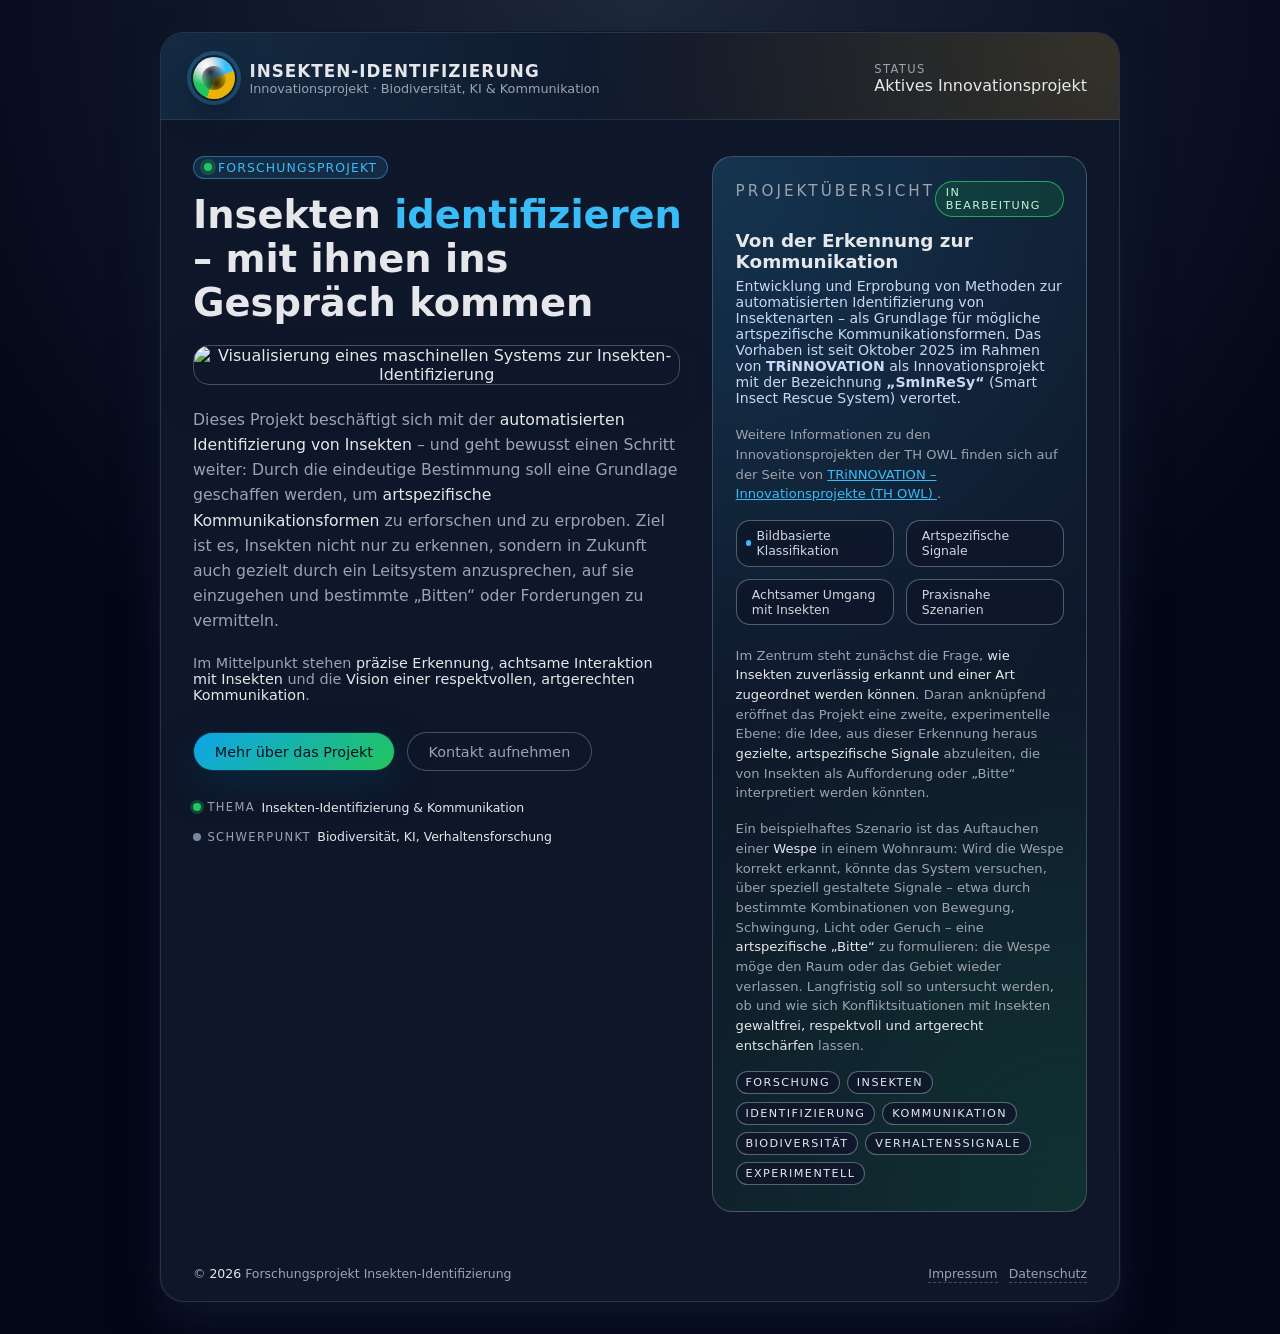
==== index.html @ 4538e095 "Update index.html Statt Forschungsprojekt eher Innovationsprojekt" ====
<!DOCTYPE html>
<html lang="de">
<head>
  <meta charset="UTF-8">
  <title>Innovationsprojekt – Insekten-Identifizierung</title>
  <meta name="viewport" content="width=device-width, initial-scale=1">

  <!-- Einfache, moderne Basisgestaltung -->
  <style>
    :root {
      --bg: #0b1120;
      --bg-alt: #020617;
      --accent: #38bdf8;
      --accent-soft: rgba(56, 189, 248, 0.12);
      --text: #e5e7eb;
      --text-muted: #9ca3af;
      --card-bg: rgba(15, 23, 42, 0.85);
      --border: rgba(148, 163, 184, 0.2);
    }

    * {
      box-sizing: border-box;
      margin: 0;
      padding: 0;
    }

    body {
      min-height: 100vh;
      font-family: system-ui, -apple-system, BlinkMacSystemFont, "Segoe UI",
        sans-serif;
      background: radial-gradient(circle at top, #1e293b 0, #020617 55%, #020617 100%);
      color: var(--text);
      display: flex;
      align-items: center;
      justify-content: center;
      padding: 2rem 1rem;
    }

    .page {
      max-width: 960px;
      width: 100%;
      background: linear-gradient(
          145deg,
          rgba(15, 23, 42, 0.95),
          rgba(15, 23, 42, 0.97)
        );
      border-radius: 24px;
      border: 1px solid var(--border);
      box-shadow:
        0 22px 45px rgba(15, 23, 42, 0.9),
        0 0 0 1px rgba(15, 23, 42, 0.8);
      overflow: hidden;
      backdrop-filter: blur(18px);
    }

    header {
      padding: 1.5rem 2rem 1.25rem;
      border-bottom: 1px solid rgba(148, 163, 184, 0.15);
      background: radial-gradient(
          circle at top left,
          rgba(56, 189, 248, 0.12),
          transparent 55%
        ),
        radial-gradient(
          circle at top right,
          rgba(251, 191, 36, 0.16),
          transparent 55%
        ),
        rgba(15, 23, 42, 0.96);
      display: flex;
      align-items: center;
      justify-content: space-between;
      gap: 1rem;
    }

    .hero-image {
      margin: 1.2rem 0 1.4rem;
      text-align: center;
    }

    .hero-image img {
      max-width: 100%;
      height: auto;
      border-radius: 16px;
      box-shadow: 0 14px 30px rgba(15, 23, 42, 0.7);
      border: 1px solid rgba(148, 163, 184, 0.4);
    }
    
    .logo {
      display: flex;
      align-items: center;
      gap: 0.9rem;
    }

    .logo-icon {
      width: 42px;
      height: 42px;
      border-radius: 999px;
      background:
        radial-gradient(circle at 30% 20%, #f9fafb 0, #e5e7eb 16%, transparent 45%),
        conic-gradient(
          from 200deg,
          #22c55e,
          #22c55e 32%,
          #38bdf8 32%,
          #38bdf8 64%,
          #eab308 64%,
          #eab308 100%
        );
      box-shadow:
        0 0 0 2px rgba(15, 23, 42, 0.9),
        0 0 0 6px rgba(56, 189, 248, 0.25),
        0 16px 30px rgba(15, 23, 42, 0.9);
      position: relative;
      overflow: hidden;
    }

    .logo-icon::after {
      content: "";
      position: absolute;
      inset: 22%;
      border-radius: inherit;
      background:
        radial-gradient(circle at 35% 25%, rgba(15, 23, 42, 0.9), transparent 60%),
        radial-gradient(circle at 60% 75%, rgba(15, 23, 42, 0.8), transparent 60%);
      mix-blend-mode: multiply;
    }

    .logo-text-title {
      font-size: 1.05rem;
      font-weight: 600;
      letter-spacing: 0.06em;
      text-transform: uppercase;
      color: #e5e7eb;
    }

    .logo-text-sub {
      font-size: 0.8rem;
      color: var(--text-muted);
    }

    main {
      padding: 2.25rem 2rem 2.5rem;
      display: grid;
      grid-template-columns: minmax(0, 1.3fr) minmax(0, 1fr);
      gap: 2rem;
    }

    @media (max-width: 780px) {
      main {
        grid-template-columns: minmax(0, 1fr);
        padding: 1.75rem 1.5rem 2rem;
      }

      header {
        padding: 1.25rem 1.5rem 1rem;
        flex-direction: column;
        align-items: flex-start;
      }
    }

    .hero-eyebrow {
      display: inline-flex;
      align-items: center;
      gap: 0.4rem;
      padding: 0.18rem 0.6rem;
      font-size: 0.78rem;
      letter-spacing: 0.09em;
      text-transform: uppercase;
      border-radius: 999px;
      background: var(--accent-soft);
      color: var(--accent);
      border: 1px solid rgba(56, 189, 248, 0.45);
      margin-bottom: 0.9rem;
    }

    .hero-eyebrow-dot {
      width: 8px;
      height: 8px;
      border-radius: 999px;
      background: #22c55e;
      box-shadow: 0 0 0 4px rgba(34, 197, 94, 0.23);
    }

    h1 {
      font-size: clamp(2.1rem, 3vw, 2.7rem);
      line-height: 1.15;
      margin-bottom: 0.75rem;
    }

    h1 span {
      color: var(--accent);
    }

    .hero-subtitle {
      font-size: 0.98rem;
      line-height: 1.6;
      color: var(--text-muted);
      max-width: 540px;
      margin-bottom: 1.4rem;
    }

    .highlight {
      color: #e5e7eb;
      font-weight: 500;
    }

    .tagline {
      font-size: 0.9rem;
      color: var(--text-muted);
      margin-bottom: 1.8rem;
    }

    .tagline strong {
      color: #e5e7eb;
      font-weight: 500;
    }

    .hero-actions {
      display: flex;
      flex-wrap: wrap;
      gap: 0.75rem;
      margin-bottom: 1.8rem;
    }

    .btn-primary,
    .btn-ghost {
      border-radius: 999px;
      padding: 0.65rem 1.3rem;
      font-size: 0.9rem;
      font-weight: 500;
      cursor: pointer;
      border: 1px solid transparent;
      transition: all 0.18s ease-out;
      text-decoration: none;
      display: inline-flex;
      align-items: center;
      gap: 0.45rem;
      color: inherit;
      background: none;
    }

    .btn-primary {
      background: linear-gradient(135deg, #0ea5e9, #22c55e);
      color: #0b1120;
      border-color: rgba(15, 23, 42, 0.8);
      box-shadow:
        0 14px 35px rgba(8, 47, 73, 0.6),
        0 0 0 1px rgba(15, 23, 42, 0.8);
    }

    .btn-primary:hover {
      transform: translateY(-1px);
      box-shadow:
        0 18px 45px rgba(8, 47, 73, 0.8),
        0 0 0 1px rgba(15, 23, 42, 0.8);
      filter: brightness(1.05);
    }

    .btn-ghost {
      border-color: rgba(148, 163, 184, 0.4);
      background: rgba(15, 23, 42, 0.7);
      color: var(--text-muted);
    }

    .btn-ghost:hover {
      border-color: rgba(148, 163, 184, 0.9);
      background: rgba(15, 23, 42, 0.95);
      color: #e5e7eb;
    }

    .hero-meta {
      display: flex;
      flex-wrap: wrap;
      gap: 0.9rem 1.5rem;
      font-size: 0.78rem;
      color: var(--text-muted);
    }

    .hero-meta-item {
      display: flex;
      align-items: center;
      gap: 0.4rem;
    }

    .meta-dot {
      width: 8px;
      height: 8px;
      border-radius: 999px;
      background: rgba(148, 163, 184, 0.8);
    }

    .meta-dot.green {
      background: #22c55e;
      box-shadow: 0 0 0 3px rgba(34, 197, 94, 0.26);
    }

    .meta-label {
      text-transform: uppercase;
      letter-spacing: 0.12em;
      font-size: 0.72rem;
      color: #9ca3af;
    }

    .meta-value {
      font-weight: 500;
      color: #e5e7eb;
    }

    /* Rechte Spalte: „Forschungs-Karte“ */
    .card {
      background: radial-gradient(
          circle at top left,
          rgba(56, 189, 248, 0.18),
          transparent 55%
        ),
        radial-gradient(
          circle at bottom right,
          rgba(34, 197, 94, 0.16),
          transparent 55%
        ),
        var(--card-bg);
      border-radius: 20px;
      padding: 1.5rem 1.4rem 1.6rem;
      border: 1px solid rgba(148, 163, 184, 0.35);
      position: relative;
      overflow: hidden;
    }

    .card::before {
      content: "";
      position: absolute;
      inset: 0;
      background-image: radial-gradient(
          circle at 10% 20%,
          rgba(148, 163, 184, 0.25) 0,
          transparent 40%
        ),
        radial-gradient(
          circle at 80% 80%,
          rgba(148, 163, 184, 0.2) 0,
          transparent 40%
        );
      opacity: 0.25;
      mix-blend-mode: soft-light;
      pointer-events: none;
    }

    .card-inner {
      position: relative;
      z-index: 1;
    }

    .card-header {
      display: flex;
      justify-content: space-between;
      align-items: baseline;
      margin-bottom: 0.8rem;
    }

    .card-title {
      font-size: 0.95rem;
      text-transform: uppercase;
      letter-spacing: 0.2em;
      color: #9ca3af;
    }

    .card-badge {
      font-size: 0.7rem;
      padding: 0.25rem 0.6rem;
      border-radius: 999px;
      border: 1px solid rgba(34, 197, 94, 0.8);
      color: #bbf7d0;
      background: rgba(22, 163, 74, 0.18);
      text-transform: uppercase;
      letter-spacing: 0.12em;
    }

    .card-main-title {
      font-size: 1.15rem;
      font-weight: 600;
      margin-bottom: 0.4rem;
    }

    .card-main-subtitle {
      font-size: 0.88rem;
      color: #cbd5f5;
      margin-bottom: 1.2rem;
    }

    .card-grid {
      display: grid;
      grid-template-columns: repeat(2, minmax(0, 1fr));
      gap: 0.75rem;
      margin-bottom: 1.3rem;
    }

    .chip {
      border-radius: 14px;
      border: 1px solid rgba(148, 163, 184, 0.5);
      padding: 0.45rem 0.6rem;
      font-size: 0.78rem;
      color: #d1d5db;
      display: flex;
      align-items: center;
      gap: 0.35rem;
      background: rgba(15, 23, 42, 0.85);
    }

    .chip-dot {
      width: 6px;
      height: 6px;
      border-radius: 999px;
      background: #38bdf8;
    }

    .chip-dot.yellow {
      background: #facc15;
    }

    .chip-dot.green {
      background: #22c55e;
    }

    .chip-dot.red {
      background: #f97316;
    }

    .card-text {
      font-size: 0.82rem;
      color: var(--text-muted);
      line-height: 1.5;
      margin-bottom: 1rem;
    }

    .card-text strong {
      color: #e5e7eb;
      font-weight: 500;
    }

    .pill-row {
      display: flex;
      flex-wrap: wrap;
      gap: 0.45rem;
    }

    .pill {
      font-size: 0.7rem;
      text-transform: uppercase;
      letter-spacing: 0.13em;
      padding: 0.25rem 0.55rem;
      border-radius: 999px;
      border: 1px solid rgba(148, 163, 184, 0.55);
      color: #e5e7eb;
      background: rgba(15, 23, 42, 0.85);
    }

    footer {
      padding: 0.9rem 2rem 1.1rem;
      border-top: 1st solid rgba(148, 163, 184, 0.18);
      font-size: 0.78rem;
      color: var(--text-muted);
      display: flex;
      justify-content: space-between;
      gap: 0.75rem;
      flex-wrap: wrap;
    }

    @media (max-width: 640px) {
      footer {
        padding: 0.9rem 1.5rem 1.2rem;
        flex-direction: column;
        align-items: flex-start;
      }
    }

    .footer-left span {
      color: #e5e7eb;
    }

    .footer-right {
      display: flex;
      gap: 0.7rem;
      flex-wrap: wrap;
    }

    .footer-link {
      text-decoration: none;
      color: var(--text-muted);
      border-bottom: 1px dashed rgba(148, 163, 184, 0.4);
      padding-bottom: 1px;
      font-size: 0.78rem;
    }

    .footer-link:hover {
      color: #e5e7eb;
      border-color: rgba(248, 250, 252, 0.8);
    }
  </style>
</head>
<body>
  <div class="page">
    <header>
      <div class="logo">
        <div class="logo-icon" aria-hidden="true"></div>
        <div>
          <div class="logo-text-title">Insekten-Identifizierung</div>
          <div class="logo-text-sub">Innovationsprojekt · Biodiversität, KI &amp; Kommunikation</div>
        </div>
      </div>
      <div>
        <div class="meta-label">Status</div>
        <div class="meta-value">Aktives Innovationsprojekt</div>
      </div>
    </header>

    <main>
      <!-- Linke Spalte: Haupttext -->
      <section aria-labelledby="projekt-titel">
        <div class="hero-eyebrow">
          <span class="hero-eyebrow-dot"></span>
          Forschungsprojekt
        </div>

        <h1 id="projekt-titel">
          Insekten&nbsp;<span>identifizieren</span> –
          mit ihnen ins Gespräch kommen
        </h1>
        
        <div class="hero-image">
          <img src="https://www.th-owl.de/files/_processed_/5/d/csm_bonkers_image_a_machine_illuminating_569624dab7.png"
          alt="Visualisierung eines maschinellen Systems zur Insekten-Identifizierung">
        </div>
        
        <p class="hero-subtitle">
          Dieses Projekt beschäftigt sich mit der
          <span class="highlight">automatisierten Identifizierung von Insekten</span>
          – und geht bewusst einen Schritt weiter: Durch die eindeutige
          Bestimmung soll eine Grundlage geschaffen werden, um
          <span class="highlight">artspezifische Kommunikationsformen</span>
          zu erforschen und zu erproben. Ziel ist es, Insekten nicht nur zu
          erkennen, sondern in Zukunft auch gezielt durch ein Leitsystem anzusprechen, auf sie
          einzugehen und bestimmte „Bitten“ oder Forderungen zu vermitteln.
        </p>

        <p class="tagline">
          Im Mittelpunkt stehen <strong>präzise Erkennung</strong>,
          <strong>achtsame Interaktion mit Insekten</strong> und die
          <strong>Vision einer respektvollen, artgerechten Kommunikation</strong>.
        </p>

        <div class="hero-actions">
          <a href="#projekt-beschreibung" class="btn-primary">
            Mehr über das Projekt
          </a>
          <a href="mailto:sebastian.becker@th-owl.de?subject=Forschungsprojekt%20Insekten-Identifizierung"
             class="btn-ghost">
            Kontakt aufnehmen
          </a>
        </div>

        <div class="hero-meta">
          <div class="hero-meta-item">
            <span class="meta-dot green"></span>
            <span class="meta-label">Thema</span>
            <span class="meta-value">Insekten-Identifizierung &amp; Kommunikation</span>
          </div>
          <div class="hero-meta-item">
            <span class="meta-dot"></span>
            <span class="meta-label">Schwerpunkt</span>
            <span class="meta-value">Biodiversität, KI, Verhaltensforschung</span>
          </div>
        </div>
      </section>

      <!-- Rechte Spalte: Kompakte Projektkarte -->
      <aside aria-label="Kurzübersicht Forschungsprojekt">
        <div class="card">
          <div class="card-inner">
            <div class="card-header">
              <div class="card-title">Projektübersicht</div>
              <div class="card-badge">In Bearbeitung</div>
            </div>

            <h2 class="card-main-title">
              Von der Erkennung zur Kommunikation
            </h2>
            <p class="card-main-subtitle" id="projekt-beschreibung">
              Entwicklung und Erprobung von Methoden zur automatisierten
              Identifizierung von Insektenarten – als Grundlage für mögliche
              artspezifische Kommunikationsformen. Das Vorhaben ist seit
              Oktober 2025 im Rahmen von <strong>TRiNNOVATION</strong> als
              Innovationsprojekt mit der Bezeichnung <strong>„SmInReSy“</strong>
              (Smart Insect Rescue System) verortet.
            </p>

            <p class="card-text">
              Weitere Informationen zu den Innovationsprojekten der TH OWL
              finden sich auf der Seite von
              <a href="https://www.th-owl.de/forschung/transfer/trinnovation-owl/innovationsprojekte/smart-insect-rescue-system-sminresy/"
               target="_blank" rel="noopener noreferrer"
               style="color:#38bdf8; text-decoration:underline;">
                TRiNNOVATION – Innovationsprojekte (TH OWL)
              </a>.
            </p>

            <div class="card-grid">
              <div class="chip">
                <span class="chip-dot"></span>
                Bildbasierte Klassifikation
              </div>
              <div class="chip">
                <span class="chip-dot.green"></span>
                Artspezifische Signale
              </div>
              <div class="chip">
                <span class="chip-dot.yellow"></span>
                Achtsamer Umgang mit Insekten
              </div>
              <div class="chip">
                <span class="chip-dot.red"></span>
                Praxisnahe Szenarien
              </div>
            </div>

            <p class="card-text">
              Im Zentrum steht zunächst die Frage,
              <strong>wie Insekten zuverlässig erkannt und einer Art
              zugeordnet werden können</strong>. Daran anknüpfend eröffnet das
              Projekt eine zweite, experimentelle Ebene: die Idee, aus dieser
              Erkennung heraus <strong>gezielte, artspezifische Signale</strong>
              abzuleiten, die von Insekten als Aufforderung oder „Bitte“
              interpretiert werden könnten.
            </p>

            <p class="card-text">
              Ein beispielhaftes Szenario ist das Auftauchen einer
              <strong>Wespe</strong> in einem Wohnraum: Wird die Wespe
              korrekt erkannt, könnte das System versuchen, über speziell
              gestaltete Signale – etwa durch bestimmte Kombinationen von
              Bewegung, Schwingung, Licht oder Geruch – eine
              <strong>artspezifische „Bitte“</strong> zu formulieren:
              die Wespe möge den Raum oder das Gebiet wieder verlassen.
              Langfristig soll so untersucht werden, ob und wie sich
              Konfliktsituationen mit Insekten <strong>gewaltfrei,
              respektvoll und artgerecht entschärfen</strong> lassen.
            </p>

            <div class="pill-row">
              <span class="pill">Forschung</span>
              <span class="pill">Insekten</span>
              <span class="pill">Identifizierung</span>
              <span class="pill">Kommunikation</span>
              <span class="pill">Biodiversität</span>
              <span class="pill">Verhaltenssignale</span>
              <span class="pill">Experimentell</span>
            </div>
          </div>
        </div>
      </aside>
    </main>

    <footer>
      <div class="footer-left">
        &copy; <span id="jahr"></span> Forschungsprojekt Insekten‑Identifizierung
      </div>
      <div class="footer-right">
        <a href="https://www.th-owl.de/impressum/" class="footer-link">Impressum</a>
        <a href="https://www.th-owl.de/datenschutz/" class="footer-link">Datenschutz</a>
      </div>
    </footer>
  </div>

  <script>
    // Jahr automatisch einsetzen
    document.getElementById('jahr').textContent = new Date().getFullYear();
  </script>
</body>
</html>
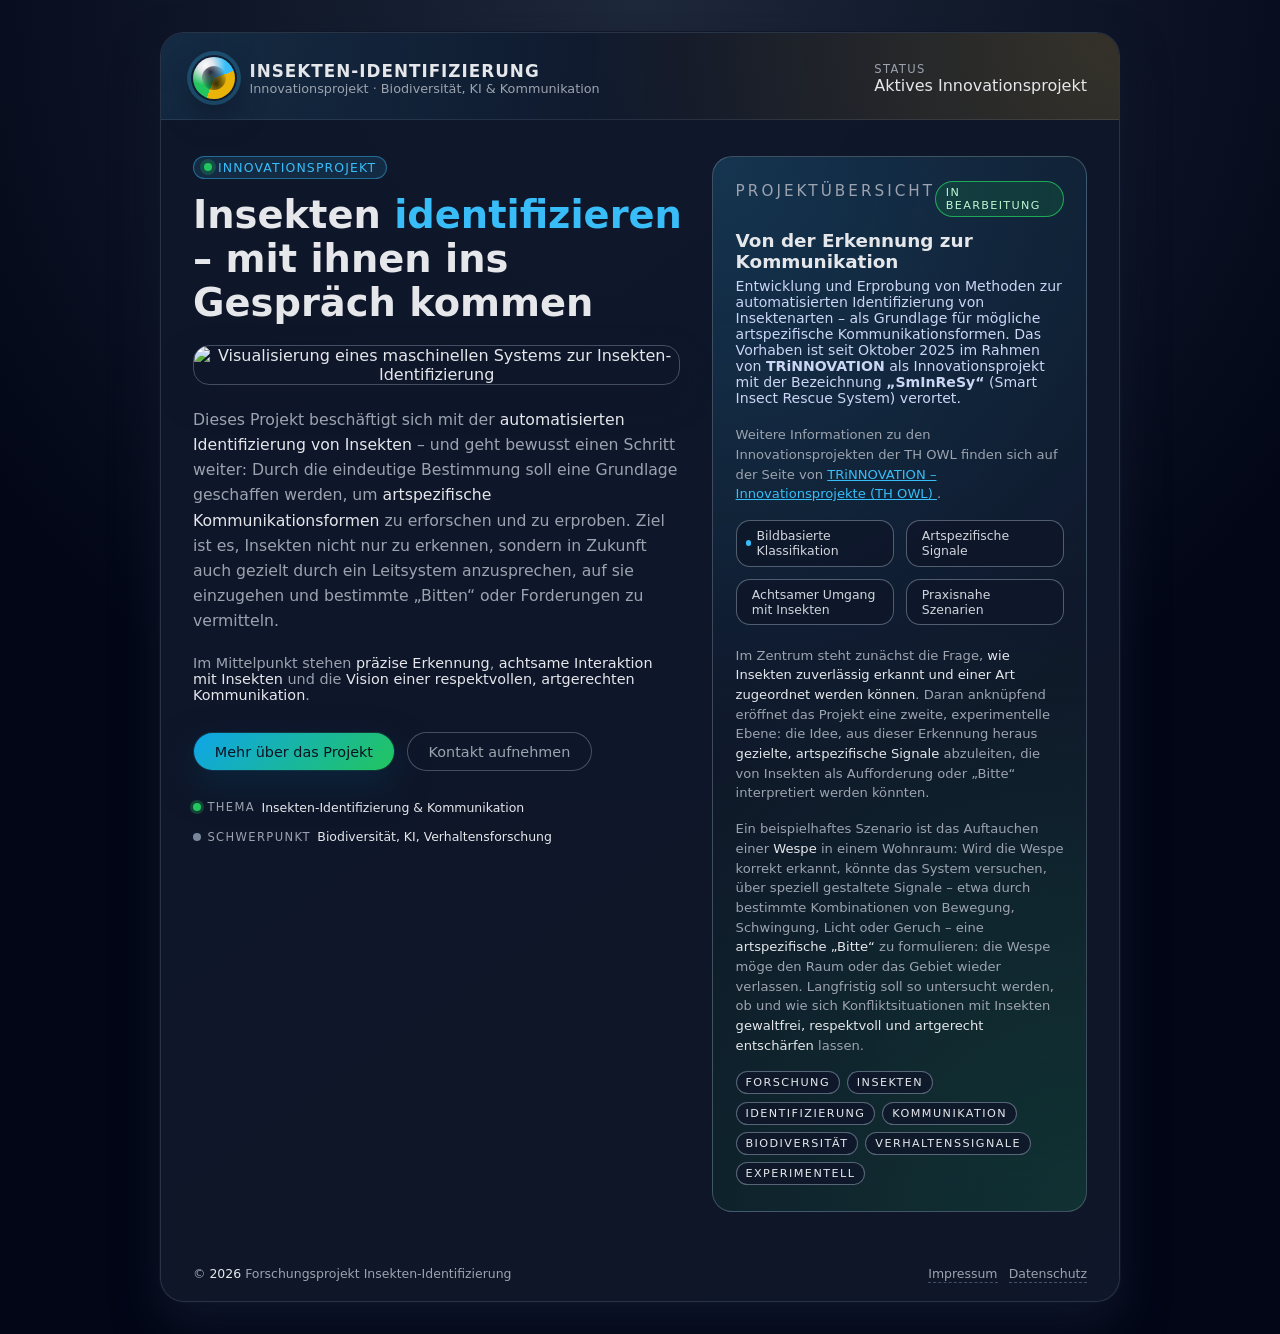
==== commit db8d4fee: "Update index.html vergessenes Wort" ====
--- a/index.html
+++ b/index.html
@@ -519,7 +519,7 @@
       <section aria-labelledby="projekt-titel">
         <div class="hero-eyebrow">
           <span class="hero-eyebrow-dot"></span>
-          Forschungsprojekt
+          Innovationsprojekt
         </div>
 
         <h1 id="projekt-titel">
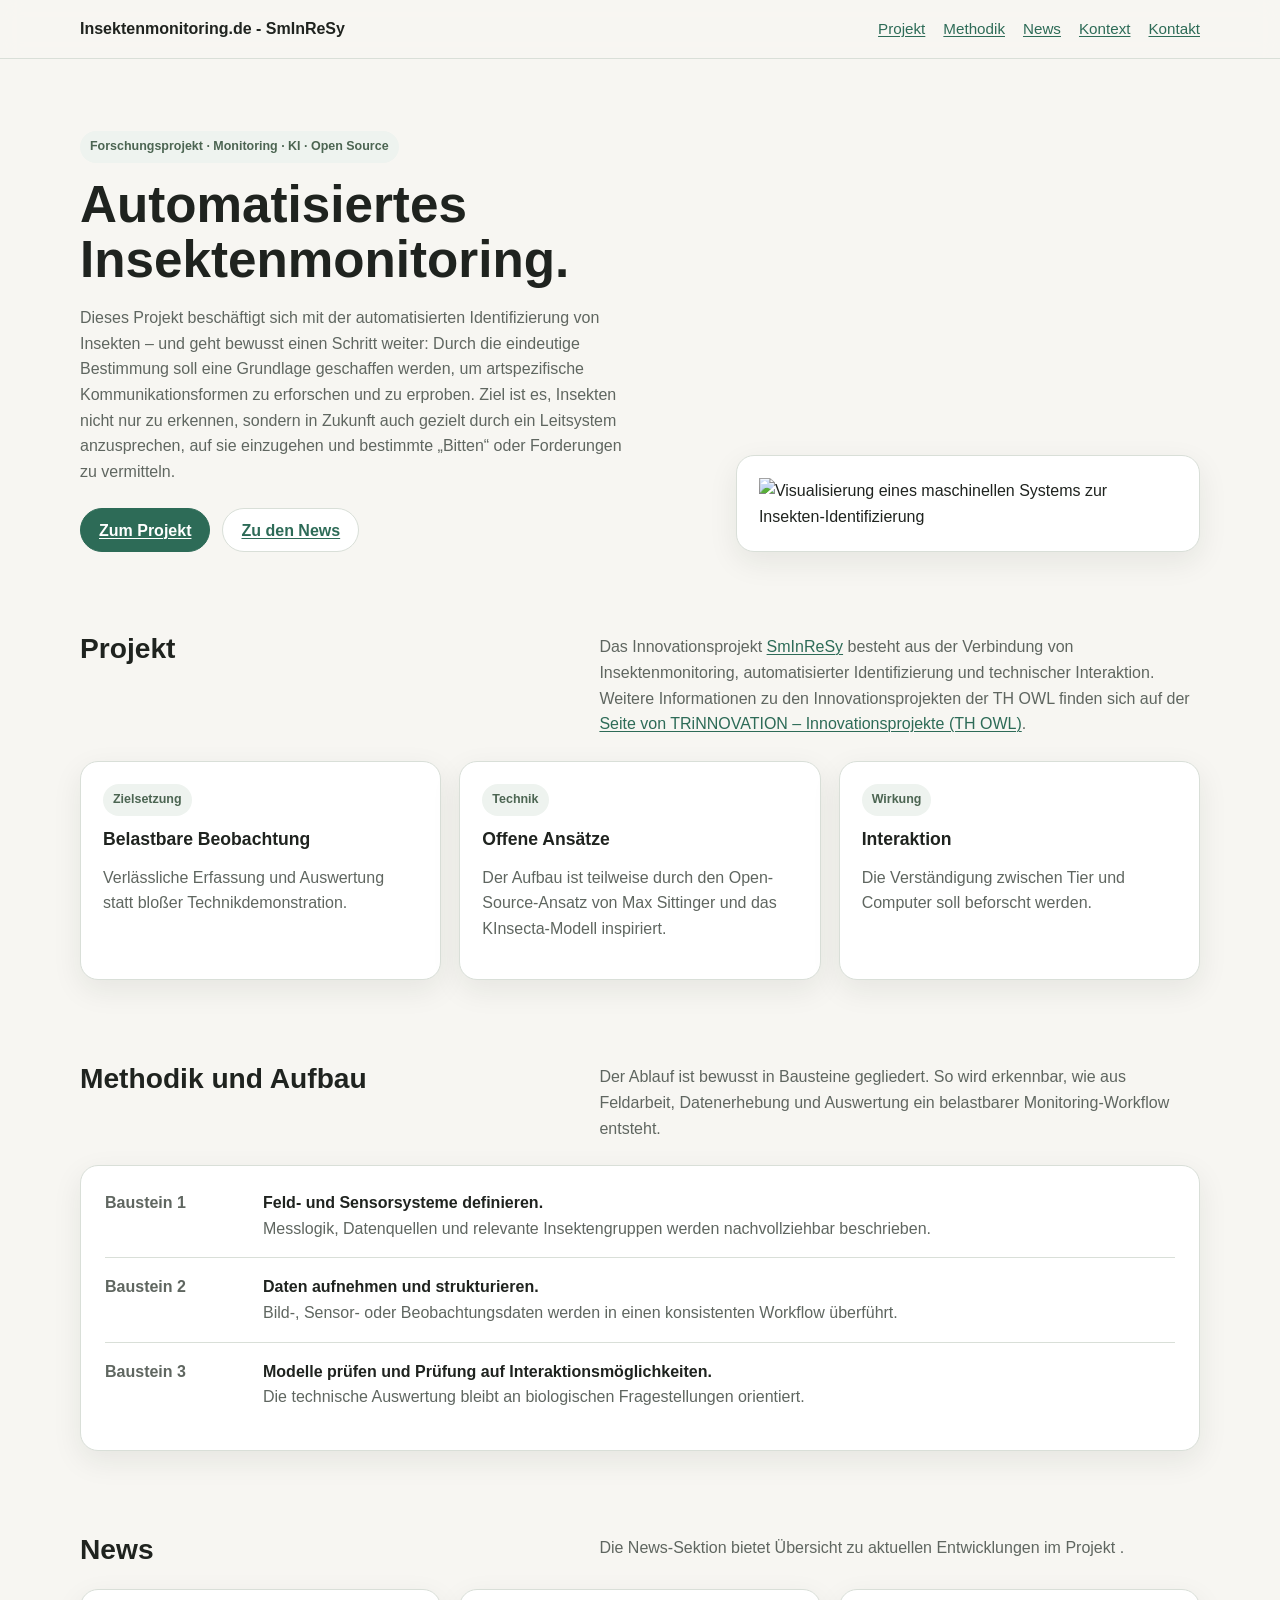
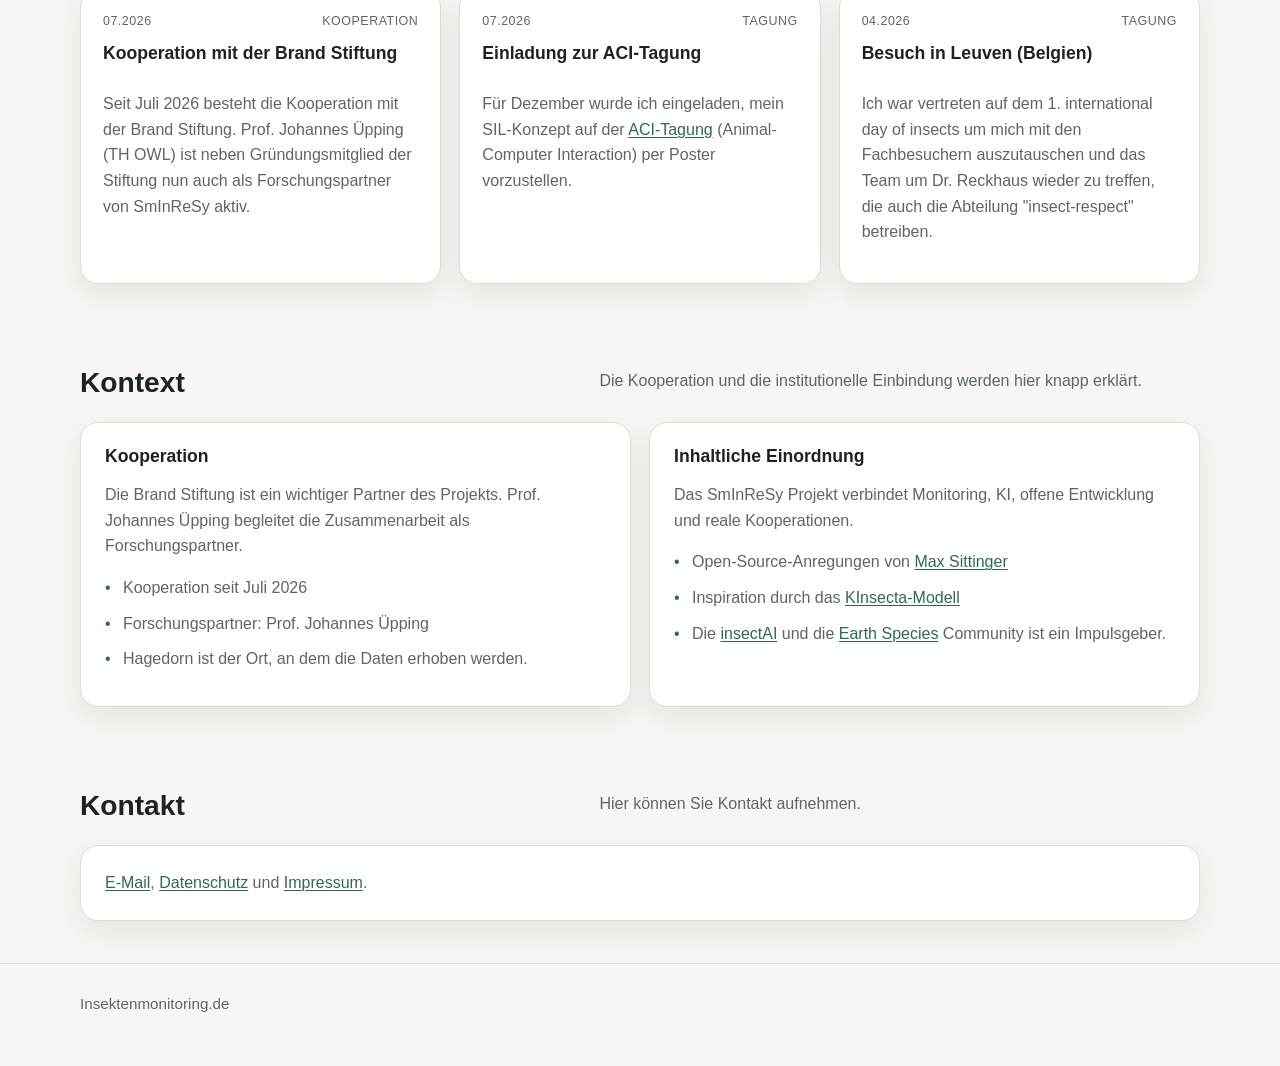
==== commit ffbede2e: "Update index.html New Layout" ====
--- a/index.html
+++ b/index.html
@@ -2,678 +2,97 @@
 <html lang="de">
 <head>
   <meta charset="UTF-8">
-  <title>Innovationsprojekt – Insekten-Identifizierung</title>
-  <meta name="viewport" content="width=device-width, initial-scale=1">
-
-  <!-- Einfache, moderne Basisgestaltung -->
+  <meta name="viewport" content="width=device-width, initial-scale=1.0">
+  <title>Insektenmonitoring.de - SmInReSy</title>
   <style>
-    :root {
-      --bg: #0b1120;
-      --bg-alt: #020617;
-      --accent: #38bdf8;
-      --accent-soft: rgba(56, 189, 248, 0.12);
-      --text: #e5e7eb;
-      --text-muted: #9ca3af;
-      --card-bg: rgba(15, 23, 42, 0.85);
-      --border: rgba(148, 163, 184, 0.2);
-    }
-
-    * {
-      box-sizing: border-box;
-      margin: 0;
-      padding: 0;
-    }
-
-    body {
-      min-height: 100vh;
-      font-family: system-ui, -apple-system, BlinkMacSystemFont, "Segoe UI",
-        sans-serif;
-      background: radial-gradient(circle at top, #1e293b 0, #020617 55%, #020617 100%);
-      color: var(--text);
-      display: flex;
-      align-items: center;
-      justify-content: center;
-      padding: 2rem 1rem;
-    }
-
-    .page {
-      max-width: 960px;
-      width: 100%;
-      background: linear-gradient(
-          145deg,
-          rgba(15, 23, 42, 0.95),
-          rgba(15, 23, 42, 0.97)
-        );
-      border-radius: 24px;
-      border: 1px solid var(--border);
-      box-shadow:
-        0 22px 45px rgba(15, 23, 42, 0.9),
-        0 0 0 1px rgba(15, 23, 42, 0.8);
-      overflow: hidden;
-      backdrop-filter: blur(18px);
-    }
-
-    header {
-      padding: 1.5rem 2rem 1.25rem;
-      border-bottom: 1px solid rgba(148, 163, 184, 0.15);
-      background: radial-gradient(
-          circle at top left,
-          rgba(56, 189, 248, 0.12),
-          transparent 55%
-        ),
-        radial-gradient(
-          circle at top right,
-          rgba(251, 191, 36, 0.16),
-          transparent 55%
-        ),
-        rgba(15, 23, 42, 0.96);
-      display: flex;
-      align-items: center;
-      justify-content: space-between;
-      gap: 1rem;
-    }
-
-    .hero-image {
-      margin: 1.2rem 0 1.4rem;
-      text-align: center;
-    }
-
-    .hero-image img {
-      max-width: 100%;
-      height: auto;
-      border-radius: 16px;
-      box-shadow: 0 14px 30px rgba(15, 23, 42, 0.7);
-      border: 1px solid rgba(148, 163, 184, 0.4);
-    }
-    
-    .logo {
-      display: flex;
-      align-items: center;
-      gap: 0.9rem;
-    }
-
-    .logo-icon {
-      width: 42px;
-      height: 42px;
-      border-radius: 999px;
-      background:
-        radial-gradient(circle at 30% 20%, #f9fafb 0, #e5e7eb 16%, transparent 45%),
-        conic-gradient(
-          from 200deg,
-          #22c55e,
-          #22c55e 32%,
-          #38bdf8 32%,
-          #38bdf8 64%,
-          #eab308 64%,
-          #eab308 100%
-        );
-      box-shadow:
-        0 0 0 2px rgba(15, 23, 42, 0.9),
-        0 0 0 6px rgba(56, 189, 248, 0.25),
-        0 16px 30px rgba(15, 23, 42, 0.9);
-      position: relative;
-      overflow: hidden;
-    }
-
-    .logo-icon::after {
-      content: "";
-      position: absolute;
-      inset: 22%;
-      border-radius: inherit;
-      background:
-        radial-gradient(circle at 35% 25%, rgba(15, 23, 42, 0.9), transparent 60%),
-        radial-gradient(circle at 60% 75%, rgba(15, 23, 42, 0.8), transparent 60%);
-      mix-blend-mode: multiply;
-    }
-
-    .logo-text-title {
-      font-size: 1.05rem;
-      font-weight: 600;
-      letter-spacing: 0.06em;
-      text-transform: uppercase;
-      color: #e5e7eb;
-    }
-
-    .logo-text-sub {
-      font-size: 0.8rem;
-      color: var(--text-muted);
-    }
-
-    main {
-      padding: 2.25rem 2rem 2.5rem;
-      display: grid;
-      grid-template-columns: minmax(0, 1.3fr) minmax(0, 1fr);
-      gap: 2rem;
-    }
-
-    @media (max-width: 780px) {
-      main {
-        grid-template-columns: minmax(0, 1fr);
-        padding: 1.75rem 1.5rem 2rem;
-      }
-
-      header {
-        padding: 1.25rem 1.5rem 1rem;
-        flex-direction: column;
-        align-items: flex-start;
-      }
-    }
-
-    .hero-eyebrow {
-      display: inline-flex;
-      align-items: center;
-      gap: 0.4rem;
-      padding: 0.18rem 0.6rem;
-      font-size: 0.78rem;
-      letter-spacing: 0.09em;
-      text-transform: uppercase;
-      border-radius: 999px;
-      background: var(--accent-soft);
-      color: var(--accent);
-      border: 1px solid rgba(56, 189, 248, 0.45);
-      margin-bottom: 0.9rem;
-    }
-
-    .hero-eyebrow-dot {
-      width: 8px;
-      height: 8px;
-      border-radius: 999px;
-      background: #22c55e;
-      box-shadow: 0 0 0 4px rgba(34, 197, 94, 0.23);
-    }
-
-    h1 {
-      font-size: clamp(2.1rem, 3vw, 2.7rem);
-      line-height: 1.15;
-      margin-bottom: 0.75rem;
-    }
-
-    h1 span {
-      color: var(--accent);
-    }
-
-    .hero-subtitle {
-      font-size: 0.98rem;
-      line-height: 1.6;
-      color: var(--text-muted);
-      max-width: 540px;
-      margin-bottom: 1.4rem;
-    }
-
-    .highlight {
-      color: #e5e7eb;
-      font-weight: 500;
-    }
-
-    .tagline {
-      font-size: 0.9rem;
-      color: var(--text-muted);
-      margin-bottom: 1.8rem;
-    }
-
-    .tagline strong {
-      color: #e5e7eb;
-      font-weight: 500;
-    }
-
-    .hero-actions {
-      display: flex;
-      flex-wrap: wrap;
-      gap: 0.75rem;
-      margin-bottom: 1.8rem;
-    }
-
-    .btn-primary,
-    .btn-ghost {
-      border-radius: 999px;
-      padding: 0.65rem 1.3rem;
-      font-size: 0.9rem;
-      font-weight: 500;
-      cursor: pointer;
-      border: 1px solid transparent;
-      transition: all 0.18s ease-out;
-      text-decoration: none;
-      display: inline-flex;
-      align-items: center;
-      gap: 0.45rem;
-      color: inherit;
-      background: none;
-    }
-
-    .btn-primary {
-      background: linear-gradient(135deg, #0ea5e9, #22c55e);
-      color: #0b1120;
-      border-color: rgba(15, 23, 42, 0.8);
-      box-shadow:
-        0 14px 35px rgba(8, 47, 73, 0.6),
-        0 0 0 1px rgba(15, 23, 42, 0.8);
-    }
-
-    .btn-primary:hover {
-      transform: translateY(-1px);
-      box-shadow:
-        0 18px 45px rgba(8, 47, 73, 0.8),
-        0 0 0 1px rgba(15, 23, 42, 0.8);
-      filter: brightness(1.05);
-    }
-
-    .btn-ghost {
-      border-color: rgba(148, 163, 184, 0.4);
-      background: rgba(15, 23, 42, 0.7);
-      color: var(--text-muted);
-    }
-
-    .btn-ghost:hover {
-      border-color: rgba(148, 163, 184, 0.9);
-      background: rgba(15, 23, 42, 0.95);
-      color: #e5e7eb;
-    }
-
-    .hero-meta {
-      display: flex;
-      flex-wrap: wrap;
-      gap: 0.9rem 1.5rem;
-      font-size: 0.78rem;
-      color: var(--text-muted);
-    }
-
-    .hero-meta-item {
-      display: flex;
-      align-items: center;
-      gap: 0.4rem;
-    }
-
-    .meta-dot {
-      width: 8px;
-      height: 8px;
-      border-radius: 999px;
-      background: rgba(148, 163, 184, 0.8);
-    }
-
-    .meta-dot.green {
-      background: #22c55e;
-      box-shadow: 0 0 0 3px rgba(34, 197, 94, 0.26);
-    }
-
-    .meta-label {
-      text-transform: uppercase;
-      letter-spacing: 0.12em;
-      font-size: 0.72rem;
-      color: #9ca3af;
-    }
-
-    .meta-value {
-      font-weight: 500;
-      color: #e5e7eb;
-    }
-
-    /* Rechte Spalte: „Forschungs-Karte“ */
-    .card {
-      background: radial-gradient(
-          circle at top left,
-          rgba(56, 189, 248, 0.18),
-          transparent 55%
-        ),
-        radial-gradient(
-          circle at bottom right,
-          rgba(34, 197, 94, 0.16),
-          transparent 55%
-        ),
-        var(--card-bg);
-      border-radius: 20px;
-      padding: 1.5rem 1.4rem 1.6rem;
-      border: 1px solid rgba(148, 163, 184, 0.35);
-      position: relative;
-      overflow: hidden;
-    }
-
-    .card::before {
-      content: "";
-      position: absolute;
-      inset: 0;
-      background-image: radial-gradient(
-          circle at 10% 20%,
-          rgba(148, 163, 184, 0.25) 0,
-          transparent 40%
-        ),
-        radial-gradient(
-          circle at 80% 80%,
-          rgba(148, 163, 184, 0.2) 0,
-          transparent 40%
-        );
-      opacity: 0.25;
-      mix-blend-mode: soft-light;
-      pointer-events: none;
-    }
-
-    .card-inner {
-      position: relative;
-      z-index: 1;
-    }
-
-    .card-header {
-      display: flex;
-      justify-content: space-between;
-      align-items: baseline;
-      margin-bottom: 0.8rem;
-    }
-
-    .card-title {
-      font-size: 0.95rem;
-      text-transform: uppercase;
-      letter-spacing: 0.2em;
-      color: #9ca3af;
-    }
-
-    .card-badge {
-      font-size: 0.7rem;
-      padding: 0.25rem 0.6rem;
-      border-radius: 999px;
-      border: 1px solid rgba(34, 197, 94, 0.8);
-      color: #bbf7d0;
-      background: rgba(22, 163, 74, 0.18);
-      text-transform: uppercase;
-      letter-spacing: 0.12em;
-    }
-
-    .card-main-title {
-      font-size: 1.15rem;
-      font-weight: 600;
-      margin-bottom: 0.4rem;
-    }
-
-    .card-main-subtitle {
-      font-size: 0.88rem;
-      color: #cbd5f5;
-      margin-bottom: 1.2rem;
-    }
-
-    .card-grid {
-      display: grid;
-      grid-template-columns: repeat(2, minmax(0, 1fr));
-      gap: 0.75rem;
-      margin-bottom: 1.3rem;
-    }
-
-    .chip {
-      border-radius: 14px;
-      border: 1px solid rgba(148, 163, 184, 0.5);
-      padding: 0.45rem 0.6rem;
-      font-size: 0.78rem;
-      color: #d1d5db;
-      display: flex;
-      align-items: center;
-      gap: 0.35rem;
-      background: rgba(15, 23, 42, 0.85);
-    }
-
-    .chip-dot {
-      width: 6px;
-      height: 6px;
-      border-radius: 999px;
-      background: #38bdf8;
-    }
-
-    .chip-dot.yellow {
-      background: #facc15;
-    }
-
-    .chip-dot.green {
-      background: #22c55e;
-    }
-
-    .chip-dot.red {
-      background: #f97316;
-    }
-
-    .card-text {
-      font-size: 0.82rem;
-      color: var(--text-muted);
-      line-height: 1.5;
-      margin-bottom: 1rem;
-    }
-
-    .card-text strong {
-      color: #e5e7eb;
-      font-weight: 500;
-    }
-
-    .pill-row {
-      display: flex;
-      flex-wrap: wrap;
-      gap: 0.45rem;
-    }
-
-    .pill {
-      font-size: 0.7rem;
-      text-transform: uppercase;
-      letter-spacing: 0.13em;
-      padding: 0.25rem 0.55rem;
-      border-radius: 999px;
-      border: 1px solid rgba(148, 163, 184, 0.55);
-      color: #e5e7eb;
-      background: rgba(15, 23, 42, 0.85);
-    }
-
-    footer {
-      padding: 0.9rem 2rem 1.1rem;
-      border-top: 1st solid rgba(148, 163, 184, 0.18);
-      font-size: 0.78rem;
-      color: var(--text-muted);
-      display: flex;
-      justify-content: space-between;
-      gap: 0.75rem;
-      flex-wrap: wrap;
-    }
-
-    @media (max-width: 640px) {
-      footer {
-        padding: 0.9rem 1.5rem 1.2rem;
-        flex-direction: column;
-        align-items: flex-start;
-      }
-    }
-
-    .footer-left span {
-      color: #e5e7eb;
-    }
-
-    .footer-right {
-      display: flex;
-      gap: 0.7rem;
-      flex-wrap: wrap;
-    }
-
-    .footer-link {
-      text-decoration: none;
-      color: var(--text-muted);
-      border-bottom: 1px dashed rgba(148, 163, 184, 0.4);
-      padding-bottom: 1px;
-      font-size: 0.78rem;
-    }
-
-    .footer-link:hover {
-      color: #e5e7eb;
-      border-color: rgba(248, 250, 252, 0.8);
-    }
+    :root{--bg:#f7f6f2;--surface:#ffffff;--surface2:#eef3ef;--text:#1f231f;--muted:#5f6660;--line:#d9dfd8;--accent:#2d6b57;--accent2:#7a9b84;--shadow:0 10px 30px rgba(31,35,31,.08);--radius:18px;--max:1120px}
+    *{box-sizing:border-box} body{margin:0;font-family:Arial,Helvetica,sans-serif;background:var(--bg);color:var(--text);line-height:1.6}
+    a {
+  color: var(--accent);           /* oder eine eigene Linkfarbe */
+  text-decoration: underline;
+  text-decoration-thickness: 0.08em;
+  text-underline-offset: 0.15em;
+}
+a:hover {
+  color: var(--accent2);          /* etwas hellere/kräftigere Hover-Farbe */} 
+  .wrap{width:min(calc(100% - 2rem),var(--max));margin:auto}
+    header{position:sticky;top:0;background:rgba(247,246,242,.88);backdrop-filter:blur(10px);border-bottom:1px solid var(--line);z-index:10}
+    .top{display:flex;justify-content:space-between;align-items:center;padding:16px 0;gap:16px} nav{display:flex;gap:18px;flex-wrap:wrap;color:var(--muted);font-size:.95rem}
+    .hero{padding:72px 0 40px;display:grid;grid-template-columns:1.15fr .85fr;gap:28px;align-items:end}
+    h1,h2,h3{margin:0;line-height:1.08} h1{font-size:clamp(2.1rem,4vw,3.8rem);max-width:12ch} h2{font-size:clamp(1.5rem,2.2vw,2.2rem)} h3{font-size:1.1rem}
+    .lead{color:var(--muted);max-width:62ch;margin:18px 0 0} .btns{display:flex;gap:12px;flex-wrap:wrap;margin-top:24px}
+    .btn{display:inline-flex;align-items:center;justify-content:center;min-height:44px;padding:0 18px;border-radius:999px;font-weight:700;border:1px solid var(--line);background:var(--surface)}
+    .btn.primary{background:var(--accent);color:#fff;border-color:var(--accent)}
+    .card,.panel,.news{background:var(--surface);border:1px solid var(--line);border-radius:var(--radius);box-shadow:var(--shadow)}
+    .hero-card{padding:28px}.stat{display:grid;grid-template-columns:52px 1fr;gap:16px;padding:16px 0;border-top:1px solid var(--line)} .stat:first-of-type{border-top:0;padding-top:0}
+    .num{font-size:1.6rem;color:var(--accent);font-weight:700}
+    section{padding:42px 0} .section-head{display:grid;grid-template-columns:.9fr 1.1fr;gap:28px;margin-bottom:24px} .section-head p{margin:0;color:var(--muted)}
+    .grid3,.news-grid{display:grid;grid-template-columns:repeat(3,1fr);gap:18px}
+    .card{padding:22px} .tag{display:inline-block;padding:6px 10px;border-radius:999px;background:var(--surface2);color:#4c6552;font-size:.78rem;font-weight:700;margin-bottom:14px}
+    .timeline{padding:22px} .row{display:grid;grid-template-columns:140px 1fr;gap:18px;padding:16px 0;border-top:1px solid var(--line)} .row:first-child{border-top:0;padding-top:0} time{color:var(--muted);font-weight:700}
+    .news-grid .news{padding:22px;display:flex;flex-direction:column;gap:12px} .meta{display:flex;justify-content:space-between;gap:10px;color:var(--muted);font-size:.78rem;text-transform:uppercase;letter-spacing:.04em}
+    .twocol{display:grid;grid-template-columns:1fr 1fr;gap:18px} .panel{padding:24px} ul{margin:14px 0 0;padding:0} li{list-style:none;margin:10px 0;padding-left:18px;position:relative;color:var(--muted)} li:before{content:'•';position:absolute;left:0;color:var(--accent)}
+    footer{padding:28px 0 50px;border-top:1px solid var(--line);color:var(--muted);font-size:.95rem}
+    @media (max-width:900px){.hero,.section-head,.grid3,.news-grid,.twocol,.row{grid-template-columns:1fr} nav{display:none}}
   </style>
 </head>
 <body>
-  <div class="page">
-    <header>
-      <div class="logo">
-        <div class="logo-icon" aria-hidden="true"></div>
-        <div>
-          <div class="logo-text-title">Insekten-Identifizierung</div>
-          <div class="logo-text-sub">Innovationsprojekt · Biodiversität, KI &amp; Kommunikation</div>
-        </div>
-      </div>
-      <div>
-        <div class="meta-label">Status</div>
-        <div class="meta-value">Aktives Innovationsprojekt</div>
-      </div>
-    </header>
+<header><div class="wrap top"><strong>Insektenmonitoring.de - SmInReSy</strong><nav><a href="#projekt">Projekt</a><a href="#methodik">Methodik</a><a href="#news">News</a><a href="#kontext">Kontext</a><a href="#kontakt">Kontakt</a></nav></div></header>
+<main class="wrap">
+  <section class="hero" id="top">
+    <div>
+      <div class="tag">Forschungsprojekt · Monitoring · KI · Open Source</div>
+      <h1>Automatisiertes Insektenmonitoring.</h1>
+      <p class="lead">Dieses Projekt beschäftigt sich mit der automatisierten Identifizierung von Insekten – und geht bewusst einen Schritt weiter: Durch die eindeutige Bestimmung soll eine Grundlage geschaffen werden, um artspezifische Kommunikationsformen zu erforschen und zu erproben. Ziel ist es, Insekten nicht nur zu erkennen, sondern in Zukunft auch gezielt durch ein Leitsystem anzusprechen, auf sie einzugehen und bestimmte „Bitten“ oder Forderungen zu vermitteln.</p>
+      <div class="btns"><a class="btn primary" href="#projekt">Zum Projekt</a><a class="btn" href="#news">Zu den News</a></div>
+    </div>
+    <aside class="card hero-card">
+      
+          <img src="https://www.th-owl.de/files/_processed_/5/d/csm_bonkers_image_a_machine_illuminating_569624dab7.png" alt="Visualisierung eines maschinellen Systems zur Insekten-Identifizierung">
+        
+    </aside>
+  </section>
 
-    <main>
-      <!-- Linke Spalte: Haupttext -->
-      <section aria-labelledby="projekt-titel">
-        <div class="hero-eyebrow">
-          <span class="hero-eyebrow-dot"></span>
-          Innovationsprojekt
-        </div>
+  <section id="projekt">
+    <div class="section-head"><h2>Projekt</h2><p>Das Innovationsprojekt <a href="https://www.th-owl.de/forschung/transfer/trinnovation-owl/innovationsprojekte/smart-insect-rescue-system">SmInReSy</a> besteht aus der Verbindung von Insektenmonitoring, automatisierter Identifizierung und technischer Interaktion. Weitere Informationen zu den Innovationsprojekten der TH OWL finden sich auf der <a href="https://www.th-owl.de/forschung/transfer/trinnovation-owl/innovationsprojekte/">Seite von TRiNNOVATION – Innovationsprojekte (TH OWL)</a>.</p></div>
+    <div class="grid3">
+      <article class="card"><div class="tag">Zielsetzung</div><h3>Belastbare Beobachtung</h3><p style="color:var(--muted)">Verlässliche Erfassung und Auswertung statt bloßer Technikdemonstration.</p></article>
+      <article class="card"><div class="tag">Technik</div><h3>Offene Ansätze</h3><p style="color:var(--muted)">Der Aufbau ist teilweise durch den Open-Source-Ansatz von Max Sittinger und das KInsecta-Modell inspiriert.</p></article>
+      <article class="card"><div class="tag">Wirkung</div><h3>Interaktion</h3><p style="color:var(--muted)">Die Verständigung zwischen Tier und Computer soll beforscht werden.</p></article>
+    </div>
+  </section>
 
-        <h1 id="projekt-titel">
-          Insekten&nbsp;<span>identifizieren</span> –
-          mit ihnen ins Gespräch kommen
-        </h1>
-        
-        <div class="hero-image">
-          <img src="https://www.th-owl.de/files/_processed_/5/d/csm_bonkers_image_a_machine_illuminating_569624dab7.png"
-          alt="Visualisierung eines maschinellen Systems zur Insekten-Identifizierung">
-        </div>
-        
-        <p class="hero-subtitle">
-          Dieses Projekt beschäftigt sich mit der
-          <span class="highlight">automatisierten Identifizierung von Insekten</span>
-          – und geht bewusst einen Schritt weiter: Durch die eindeutige
-          Bestimmung soll eine Grundlage geschaffen werden, um
-          <span class="highlight">artspezifische Kommunikationsformen</span>
-          zu erforschen und zu erproben. Ziel ist es, Insekten nicht nur zu
-          erkennen, sondern in Zukunft auch gezielt durch ein Leitsystem anzusprechen, auf sie
-          einzugehen und bestimmte „Bitten“ oder Forderungen zu vermitteln.
-        </p>
+  <section id="methodik">
+    <div class="section-head"><h2>Methodik und Aufbau</h2><p>Der Ablauf ist bewusst in Bausteine gegliedert. So wird erkennbar, wie aus Feldarbeit, Datenerhebung und Auswertung ein belastbarer Monitoring-Workflow entsteht.</p></div>
+    <div class="panel timeline">
+      <div class="row"><time>Baustein 1</time><div><strong>Feld- und Sensorsysteme definieren.</strong><div style="color:var(--muted)">Messlogik, Datenquellen und relevante Insektengruppen werden nachvollziehbar beschrieben.</div></div></div>
+      <div class="row"><time>Baustein 2</time><div><strong>Daten aufnehmen und strukturieren.</strong><div style="color:var(--muted)">Bild-, Sensor- oder Beobachtungsdaten werden in einen konsistenten Workflow überführt.</div></div></div>
+      <div class="row"><time>Baustein 3</time><div><strong>Modelle prüfen und Prüfung auf Interaktionsmöglichkeiten.</strong><div style="color:var(--muted)">Die technische Auswertung bleibt an biologischen Fragestellungen orientiert.</div></div></div>
+    </div>
+  </section>
 
-        <p class="tagline">
-          Im Mittelpunkt stehen <strong>präzise Erkennung</strong>,
-          <strong>achtsame Interaktion mit Insekten</strong> und die
-          <strong>Vision einer respektvollen, artgerechten Kommunikation</strong>.
-        </p>
+  <section id="news">
+    <div class="section-head"><h2>News</h2><p>Die News-Sektion bietet Übersicht zu aktuellen Entwicklungen im Projekt .</p></div>
+    <div class="news-grid">
+      <article class="news"><div class="meta"><span>07.2026</span><span>Kooperation</span></div><h3>Kooperation mit der Brand Stiftung</h3><p style="color:var(--muted)">Seit Juli 2026 besteht die Kooperation mit der Brand Stiftung. Prof. Johannes Üpping (TH OWL) ist neben Gründungsmitglied der Stiftung nun auch als Forschungspartner von SmInReSy aktiv.</p></article>
+      <article class="news"><div class="meta"><span>07.2026</span><span>Tagung</span></div><h3>Einladung zur ACI-Tagung</h3><p style="color:var(--muted)">Für Dezember wurde ich eingeladen, mein SIL-Konzept auf der <a href="https://www.aciconf.org/aci2026">ACI-Tagung</a> (Animal-Computer Interaction) per Poster vorzustellen.</p></article>
+      <article class="news"><div class="meta"><span>04.2026</span><span>Tagung</span></div><h3>Besuch in Leuven (Belgien)</h3><p style="color:var(--muted)">Ich war vertreten auf dem 1. international day of insects um mich mit den Fachbesuchern auszutauschen und das Team um Dr. Reckhaus wieder zu treffen, die auch die Abteilung "insect-respect" betreiben.</p></article>
+    </div>
+  </section>
 
-        <div class="hero-actions">
-          <a href="#projekt-beschreibung" class="btn-primary">
-            Mehr über das Projekt
-          </a>
-          <a href="mailto:sebastian.becker@th-owl.de?subject=Forschungsprojekt%20Insekten-Identifizierung"
-             class="btn-ghost">
-            Kontakt aufnehmen
-          </a>
-        </div>
+  <section id="kontext">
+    <div class="section-head"><h2>Kontext</h2><p>Die Kooperation und die institutionelle Einbindung werden hier knapp erklärt.</p></div>
+    <div class="twocol">
+      <div class="panel"><h3>Kooperation</h3><p style="color:var(--muted)">Die Brand Stiftung ist ein wichtiger Partner des Projekts. Prof. Johannes Üpping begleitet die Zusammenarbeit als Forschungspartner.</p><ul><li>Kooperation seit Juli 2026</li><li>Forschungspartner: Prof. Johannes Üpping</li><li>Hagedorn ist der Ort, an dem die Daten erhoben werden.</li></ul></div>
+      <div class="panel"><h3>Inhaltliche Einordnung</h3><p style="color:var(--muted)">Das SmInReSy Projekt verbindet Monitoring, KI, offene Entwicklung und reale Kooperationen.</p><ul><li>Open-Source-Anregungen von <a href="https://maxsitt.github.io/insect-detect-docs/">Max Sittinger</a></li><li>Inspiration durch das <a href="https://kinsecta.org/">KInsecta-Modell</a></li><li>Die <a href="https://insectai.eu/">insectAI</a> und die <a href="https://earthspecies.org/">Earth Species</a> Community ist ein Impulsgeber.</li></ul></div>
+    </div>
+  </section>
 
-        <div class="hero-meta">
-          <div class="hero-meta-item">
-            <span class="meta-dot green"></span>
-            <span class="meta-label">Thema</span>
-            <span class="meta-value">Insekten-Identifizierung &amp; Kommunikation</span>
-          </div>
-          <div class="hero-meta-item">
-            <span class="meta-dot"></span>
-            <span class="meta-label">Schwerpunkt</span>
-            <span class="meta-value">Biodiversität, KI, Verhaltensforschung</span>
-          </div>
-        </div>
-      </section>
-
-      <!-- Rechte Spalte: Kompakte Projektkarte -->
-      <aside aria-label="Kurzübersicht Forschungsprojekt">
-        <div class="card">
-          <div class="card-inner">
-            <div class="card-header">
-              <div class="card-title">Projektübersicht</div>
-              <div class="card-badge">In Bearbeitung</div>
-            </div>
-
-            <h2 class="card-main-title">
-              Von der Erkennung zur Kommunikation
-            </h2>
-            <p class="card-main-subtitle" id="projekt-beschreibung">
-              Entwicklung und Erprobung von Methoden zur automatisierten
-              Identifizierung von Insektenarten – als Grundlage für mögliche
-              artspezifische Kommunikationsformen. Das Vorhaben ist seit
-              Oktober 2025 im Rahmen von <strong>TRiNNOVATION</strong> als
-              Innovationsprojekt mit der Bezeichnung <strong>„SmInReSy“</strong>
-              (Smart Insect Rescue System) verortet.
-            </p>
-
-            <p class="card-text">
-              Weitere Informationen zu den Innovationsprojekten der TH OWL
-              finden sich auf der Seite von
-              <a href="https://www.th-owl.de/forschung/transfer/trinnovation-owl/innovationsprojekte/smart-insect-rescue-system-sminresy/"
-               target="_blank" rel="noopener noreferrer"
-               style="color:#38bdf8; text-decoration:underline;">
-                TRiNNOVATION – Innovationsprojekte (TH OWL)
-              </a>.
-            </p>
-
-            <div class="card-grid">
-              <div class="chip">
-                <span class="chip-dot"></span>
-                Bildbasierte Klassifikation
-              </div>
-              <div class="chip">
-                <span class="chip-dot.green"></span>
-                Artspezifische Signale
-              </div>
-              <div class="chip">
-                <span class="chip-dot.yellow"></span>
-                Achtsamer Umgang mit Insekten
-              </div>
-              <div class="chip">
-                <span class="chip-dot.red"></span>
-                Praxisnahe Szenarien
-              </div>
-            </div>
-
-            <p class="card-text">
-              Im Zentrum steht zunächst die Frage,
-              <strong>wie Insekten zuverlässig erkannt und einer Art
-              zugeordnet werden können</strong>. Daran anknüpfend eröffnet das
-              Projekt eine zweite, experimentelle Ebene: die Idee, aus dieser
-              Erkennung heraus <strong>gezielte, artspezifische Signale</strong>
-              abzuleiten, die von Insekten als Aufforderung oder „Bitte“
-              interpretiert werden könnten.
-            </p>
-
-            <p class="card-text">
-              Ein beispielhaftes Szenario ist das Auftauchen einer
-              <strong>Wespe</strong> in einem Wohnraum: Wird die Wespe
-              korrekt erkannt, könnte das System versuchen, über speziell
-              gestaltete Signale – etwa durch bestimmte Kombinationen von
-              Bewegung, Schwingung, Licht oder Geruch – eine
-              <strong>artspezifische „Bitte“</strong> zu formulieren:
-              die Wespe möge den Raum oder das Gebiet wieder verlassen.
-              Langfristig soll so untersucht werden, ob und wie sich
-              Konfliktsituationen mit Insekten <strong>gewaltfrei,
-              respektvoll und artgerecht entschärfen</strong> lassen.
-            </p>
-
-            <div class="pill-row">
-              <span class="pill">Forschung</span>
-              <span class="pill">Insekten</span>
-              <span class="pill">Identifizierung</span>
-              <span class="pill">Kommunikation</span>
-              <span class="pill">Biodiversität</span>
-              <span class="pill">Verhaltenssignale</span>
-              <span class="pill">Experimentell</span>
-            </div>
-          </div>
-        </div>
-      </aside>
-    </main>
-
-    <footer>
-      <div class="footer-left">
-        &copy; <span id="jahr"></span> Forschungsprojekt Insekten‑Identifizierung
-      </div>
-      <div class="footer-right">
-        <a href="https://www.th-owl.de/impressum/" class="footer-link">Impressum</a>
-        <a href="https://www.th-owl.de/datenschutz/" class="footer-link">Datenschutz</a>
-      </div>
-    </footer>
-  </div>
-
-  <script>
-    // Jahr automatisch einsetzen
-    document.getElementById('jahr').textContent = new Date().getFullYear();
-  </script>
+  <section id="kontakt">
+    <div class="section-head"><h2>Kontakt</h2><p>Hier können Sie Kontakt aufnehmen.</p></div>
+    <div class="panel"><p style="color:var(--muted);margin:0"><a href="mailto:sebastian.becker@th-owl.de?subject=Forschungsprojekt%20Insekten-Identifizierung">E-Mail</a>, <a href="https://www.th-owl.de/datenschutz/">Datenschutz</a> und <a href="https://www.th-owl.de/impressum/">Impressum</a>.</p></div>
+  </section>
+</main>
+<footer><div class="wrap">Insektenmonitoring.de</div></footer>
 </body>
 </html>
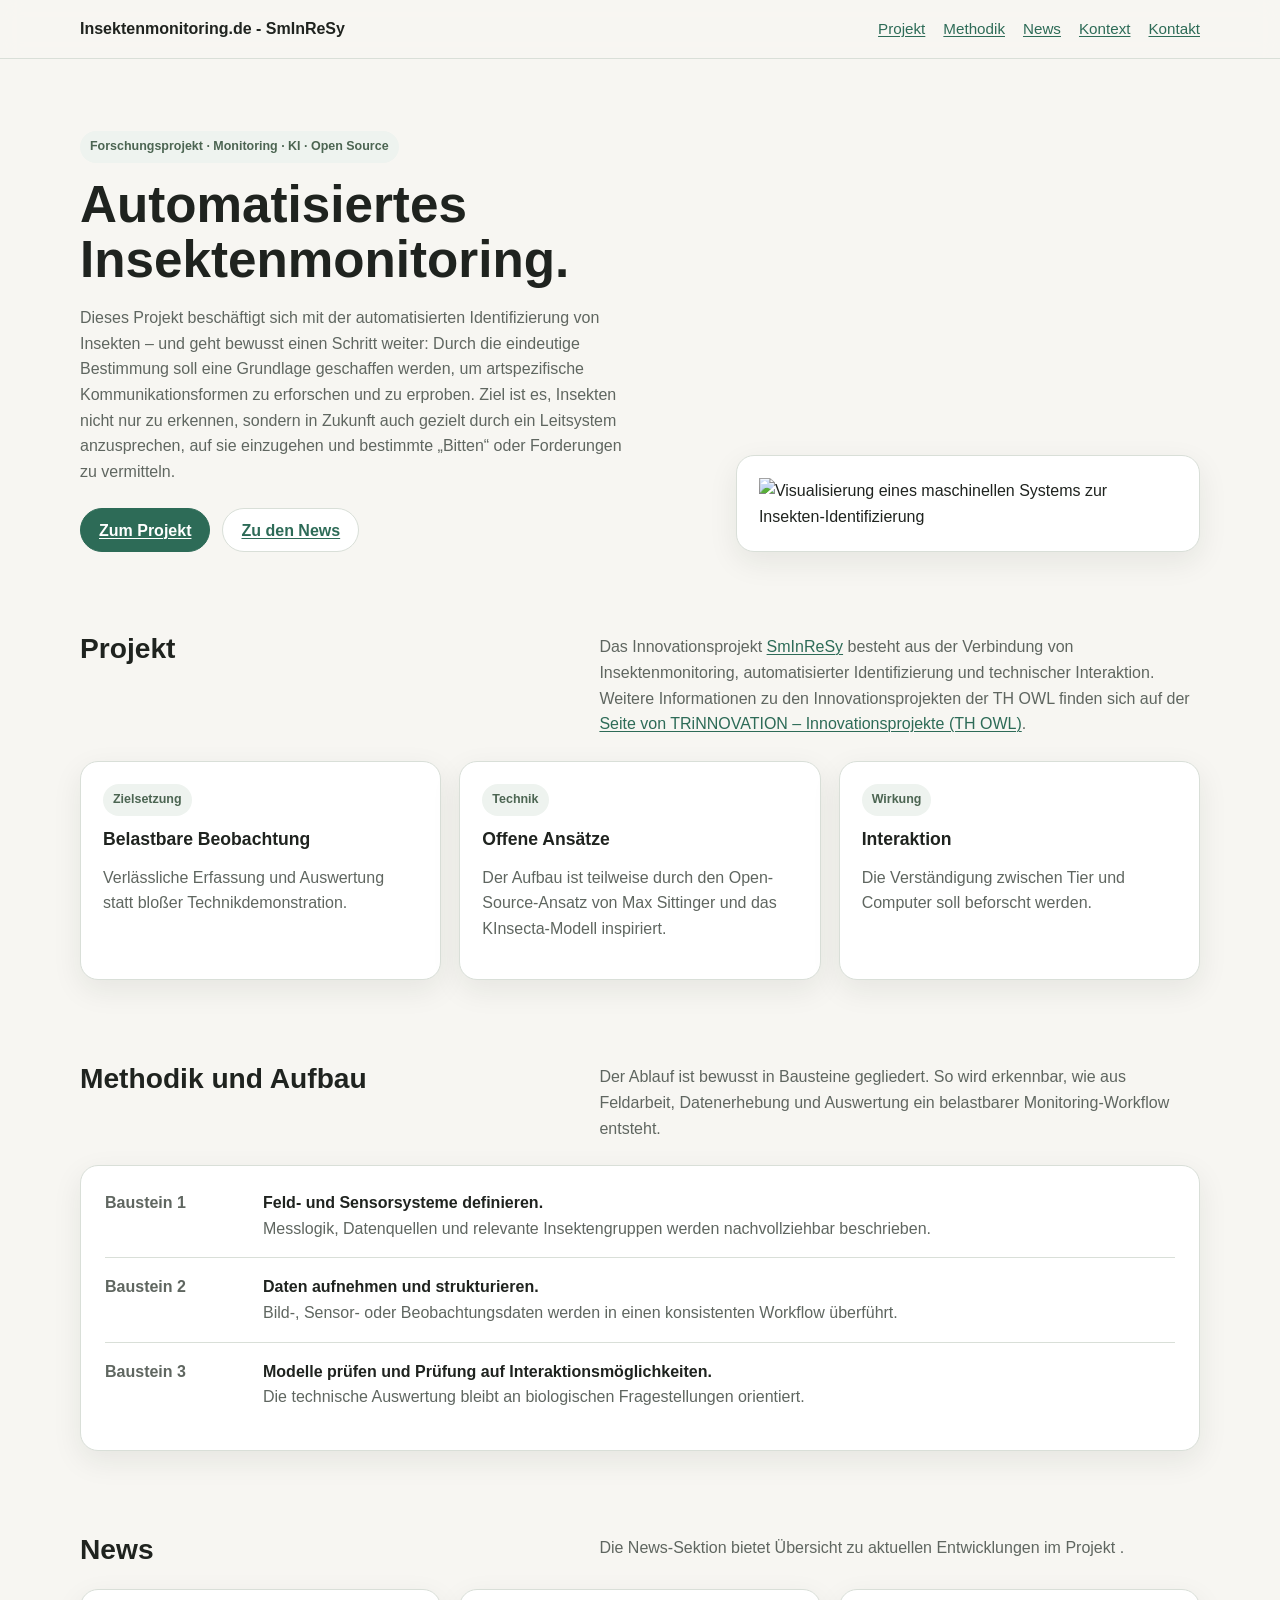
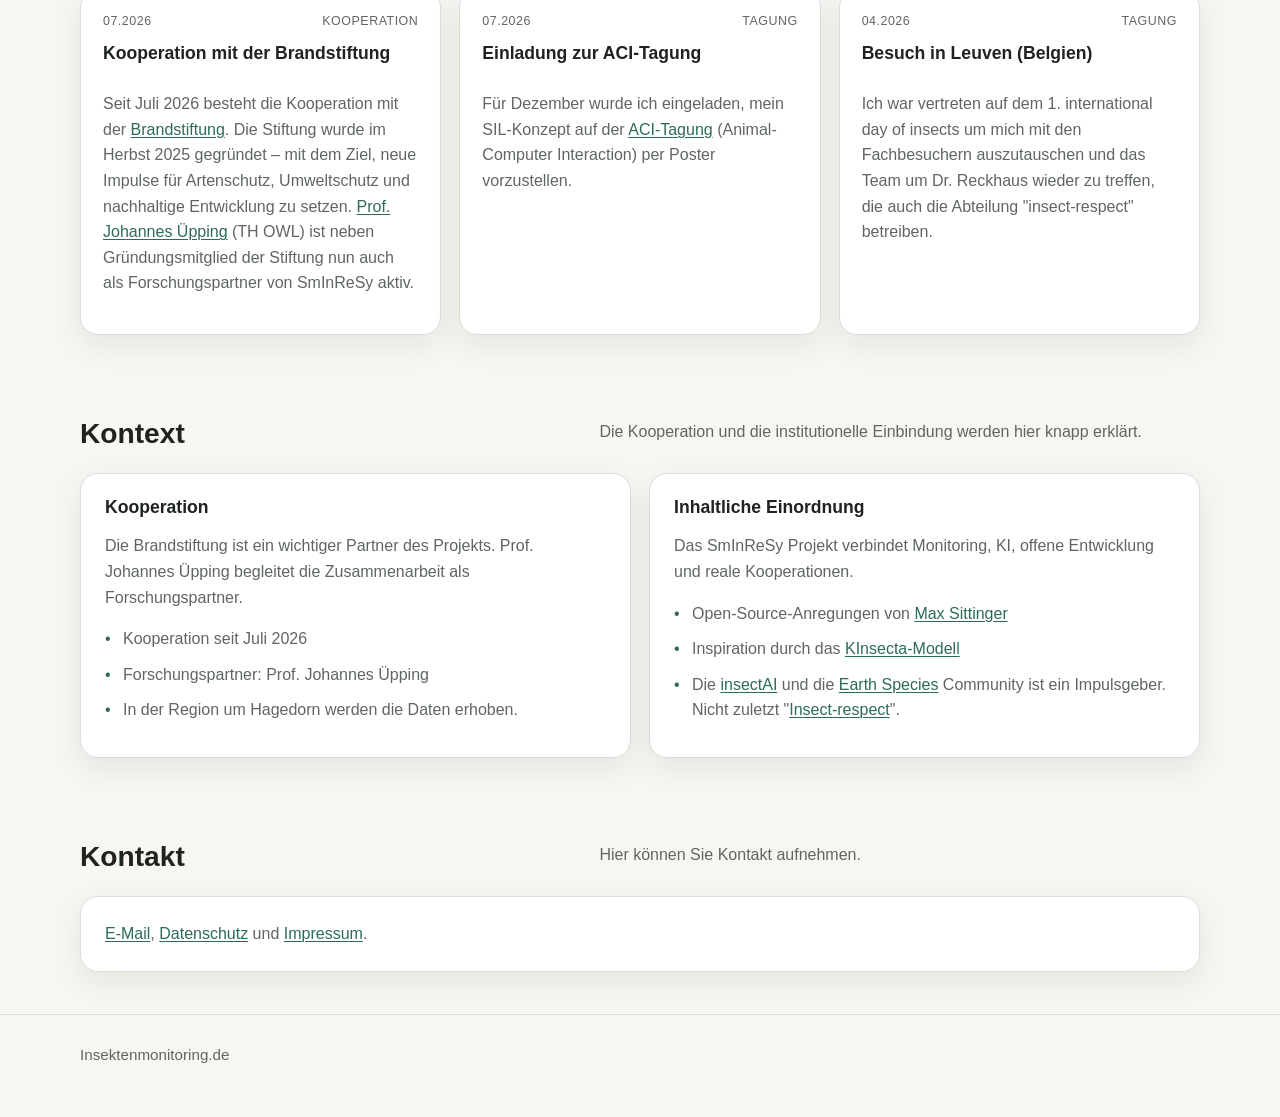
==== commit 14e75d0e: "Update index.html" ====
--- a/index.html
+++ b/index.html
@@ -74,7 +74,7 @@
   <section id="news">
     <div class="section-head"><h2>News</h2><p>Die News-Sektion bietet Übersicht zu aktuellen Entwicklungen im Projekt .</p></div>
     <div class="news-grid">
-      <article class="news"><div class="meta"><span>07.2026</span><span>Kooperation</span></div><h3>Kooperation mit der Brand Stiftung</h3><p style="color:var(--muted)">Seit Juli 2026 besteht die Kooperation mit der Brand Stiftung. Prof. Johannes Üpping (TH OWL) ist neben Gründungsmitglied der Stiftung nun auch als Forschungspartner von SmInReSy aktiv.</p></article>
+      <article class="news"><div class="meta"><span>07.2026</span><span>Kooperation</span></div><h3>Kooperation mit der Brandstiftung</h3><p style="color:var(--muted)">Seit Juli 2026 besteht die Kooperation mit der <a href="https://brandstiftung.eu/">Brandstiftung</a>. Die Stiftung wurde im Herbst 2025 gegründet – mit dem Ziel, neue Impulse für Artenschutz, Umweltschutz und nachhaltige Entwicklung zu setzen. <a href="https://www.ife-owl.de/ueber-uns/team/upping-johannes">Prof. Johannes Üpping</a> (TH OWL) ist neben Gründungsmitglied der Stiftung nun auch als Forschungspartner von SmInReSy aktiv.</p></article>
       <article class="news"><div class="meta"><span>07.2026</span><span>Tagung</span></div><h3>Einladung zur ACI-Tagung</h3><p style="color:var(--muted)">Für Dezember wurde ich eingeladen, mein SIL-Konzept auf der <a href="https://www.aciconf.org/aci2026">ACI-Tagung</a> (Animal-Computer Interaction) per Poster vorzustellen.</p></article>
       <article class="news"><div class="meta"><span>04.2026</span><span>Tagung</span></div><h3>Besuch in Leuven (Belgien)</h3><p style="color:var(--muted)">Ich war vertreten auf dem 1. international day of insects um mich mit den Fachbesuchern auszutauschen und das Team um Dr. Reckhaus wieder zu treffen, die auch die Abteilung "insect-respect" betreiben.</p></article>
     </div>
@@ -83,8 +83,8 @@
   <section id="kontext">
     <div class="section-head"><h2>Kontext</h2><p>Die Kooperation und die institutionelle Einbindung werden hier knapp erklärt.</p></div>
     <div class="twocol">
-      <div class="panel"><h3>Kooperation</h3><p style="color:var(--muted)">Die Brand Stiftung ist ein wichtiger Partner des Projekts. Prof. Johannes Üpping begleitet die Zusammenarbeit als Forschungspartner.</p><ul><li>Kooperation seit Juli 2026</li><li>Forschungspartner: Prof. Johannes Üpping</li><li>Hagedorn ist der Ort, an dem die Daten erhoben werden.</li></ul></div>
-      <div class="panel"><h3>Inhaltliche Einordnung</h3><p style="color:var(--muted)">Das SmInReSy Projekt verbindet Monitoring, KI, offene Entwicklung und reale Kooperationen.</p><ul><li>Open-Source-Anregungen von <a href="https://maxsitt.github.io/insect-detect-docs/">Max Sittinger</a></li><li>Inspiration durch das <a href="https://kinsecta.org/">KInsecta-Modell</a></li><li>Die <a href="https://insectai.eu/">insectAI</a> und die <a href="https://earthspecies.org/">Earth Species</a> Community ist ein Impulsgeber.</li></ul></div>
+      <div class="panel"><h3>Kooperation</h3><p style="color:var(--muted)">Die Brandstiftung ist ein wichtiger Partner des Projekts. Prof. Johannes Üpping begleitet die Zusammenarbeit als Forschungspartner.</p><ul><li>Kooperation seit Juli 2026</li><li>Forschungspartner: Prof. Johannes Üpping</li><li>In der Region um Hagedorn werden die Daten erhoben.</li></ul></div>
+      <div class="panel"><h3>Inhaltliche Einordnung</h3><p style="color:var(--muted)">Das SmInReSy Projekt verbindet Monitoring, KI, offene Entwicklung und reale Kooperationen.</p><ul><li>Open-Source-Anregungen von <a href="https://maxsitt.github.io/insect-detect-docs/">Max Sittinger</a></li><li>Inspiration durch das <a href="https://kinsecta.org/">KInsecta-Modell</a></li><li>Die <a href="https://insectai.eu/">insectAI</a> und die <a href="https://earthspecies.org/">Earth Species</a> Community ist ein Impulsgeber. Nicht zuletzt "<a href="https://www.insect-respect.org/">Insect-respect</a>".</li></ul></div>
     </div>
   </section>
 
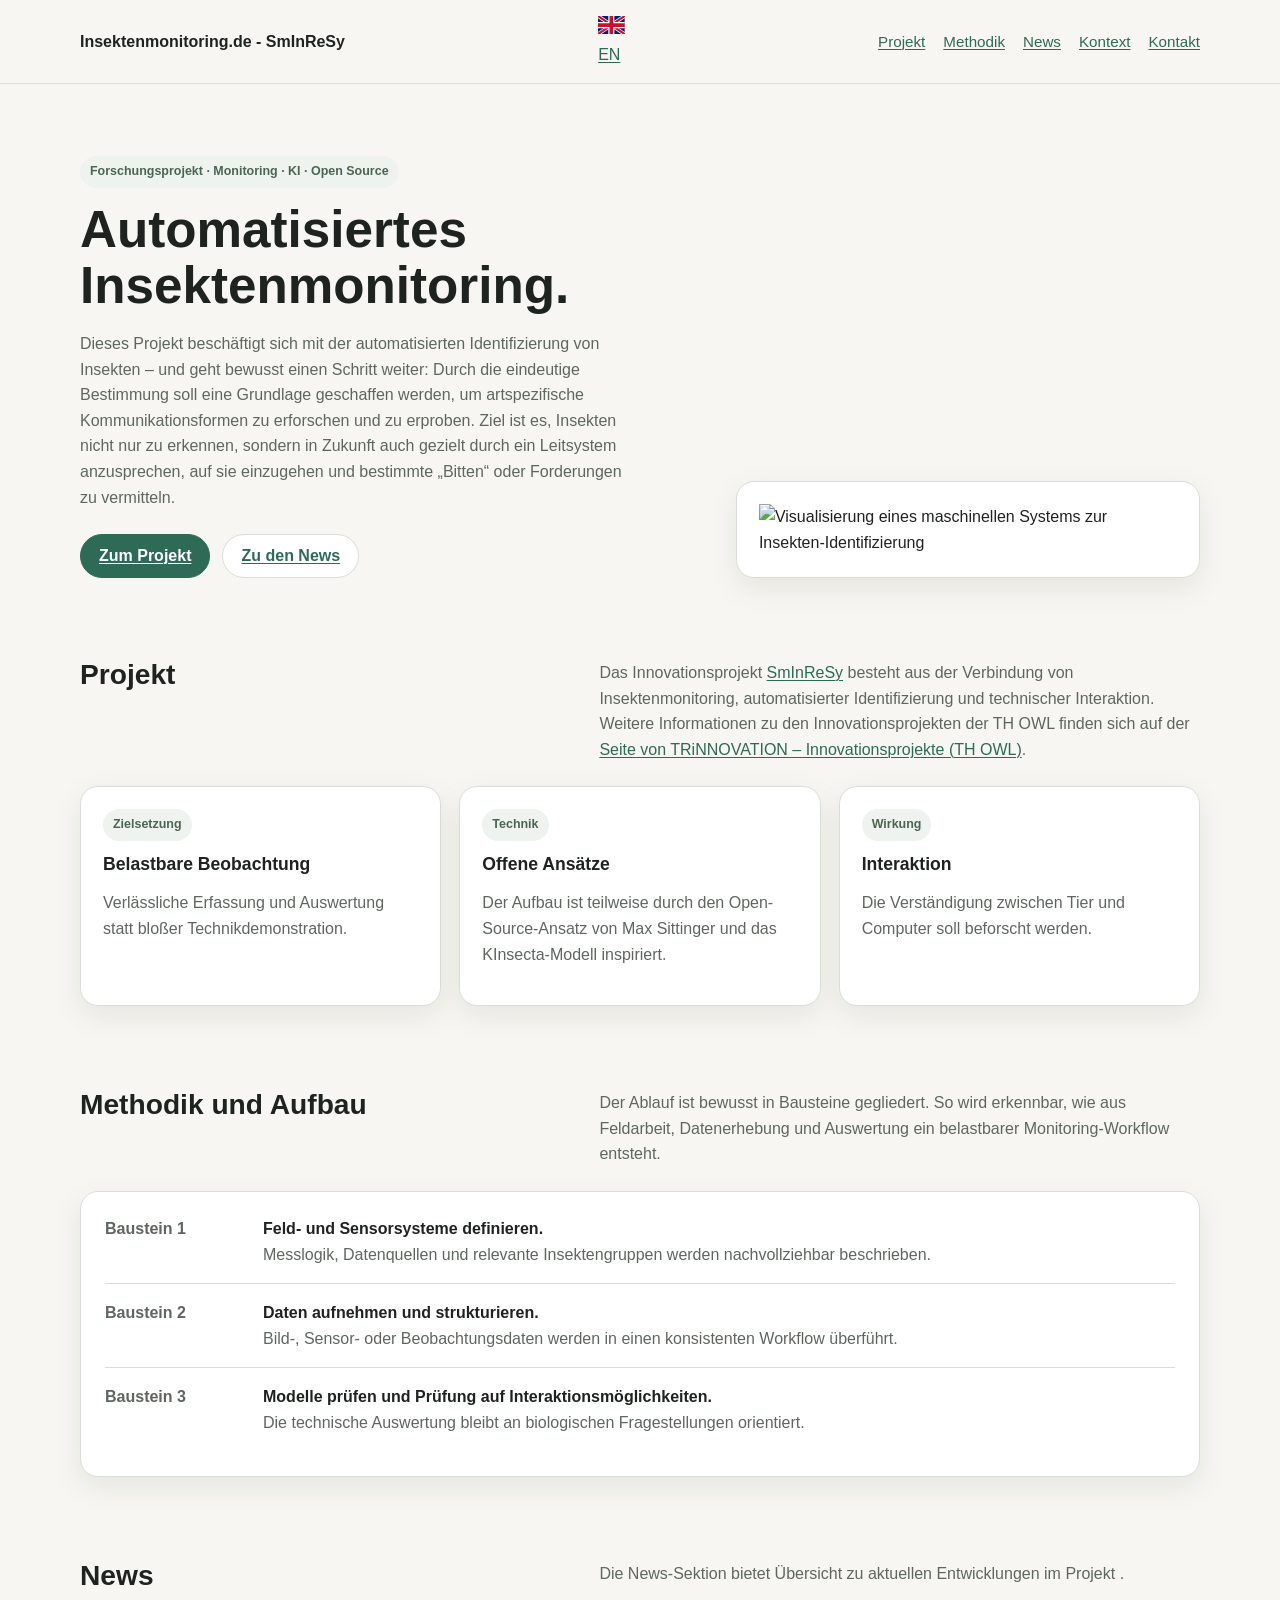
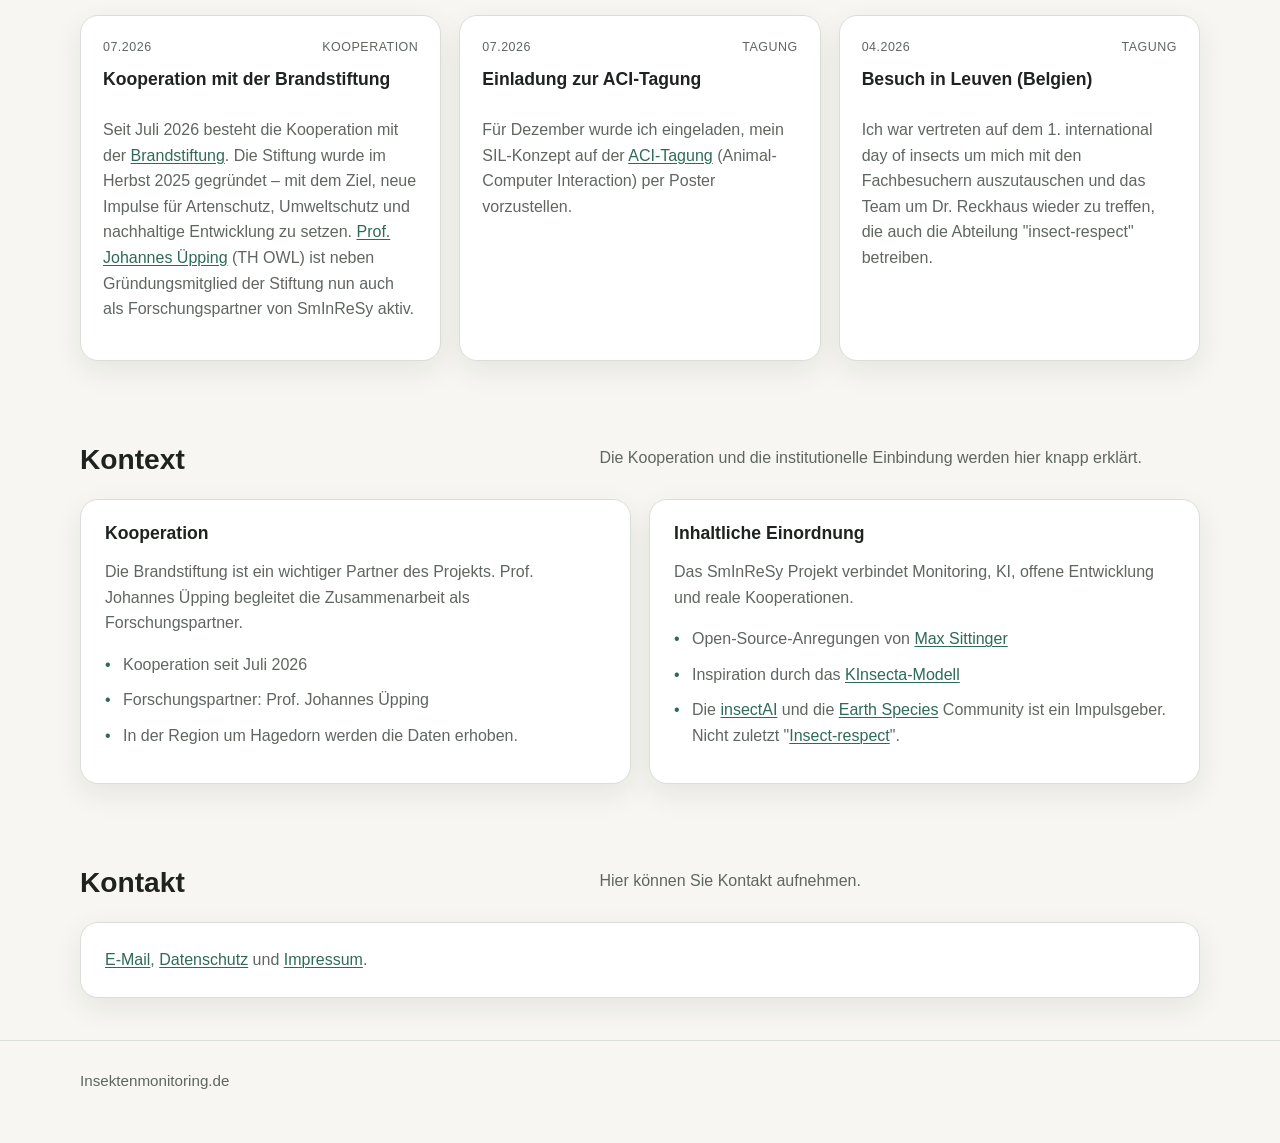
==== commit 4a3c554f: "Update index.html" ====
--- a/index.html
+++ b/index.html
@@ -37,7 +37,18 @@
   </style>
 </head>
 <body>
-<header><div class="wrap top"><strong>Insektenmonitoring.de - SmInReSy</strong><nav><a href="#projekt">Projekt</a><a href="#methodik">Methodik</a><a href="#news">News</a><a href="#kontext">Kontext</a><a href="#kontakt">Kontakt</a></nav></div></header>
+<header><div class="wrap top"><strong>Insektenmonitoring.de - SmInReSy</strong><a class="lang-btn" href="index_en.html" title="English version">
+  <span class="flag">
+    <svg viewBox="0 0 22 15" xmlns="http://www.w3.org/2000/svg">
+      <rect width="22" height="15" fill="#012169"/>
+      <path d="M0,0 L22,15 M22,0 L0,15" stroke="#fff" stroke-width="3"/>
+      <path d="M0,0 L22,15 M22,0 L0,15" stroke="#C8102E" stroke-width="1.8"/>
+      <path d="M11,0 V15 M0,7.5 H22" stroke="#fff" stroke-width="5"/>
+      <path d="M11,0 V15 M0,7.5 H22" stroke="#C8102E" stroke-width="3"/>
+    </svg>
+  </span>
+  EN
+</a><nav><a href="#projekt">Projekt</a><a href="#methodik">Methodik</a><a href="#news">News</a><a href="#kontext">Kontext</a><a href="#kontakt">Kontakt</a></nav></div></header>
 <main class="wrap">
   <section class="hero" id="top">
     <div>
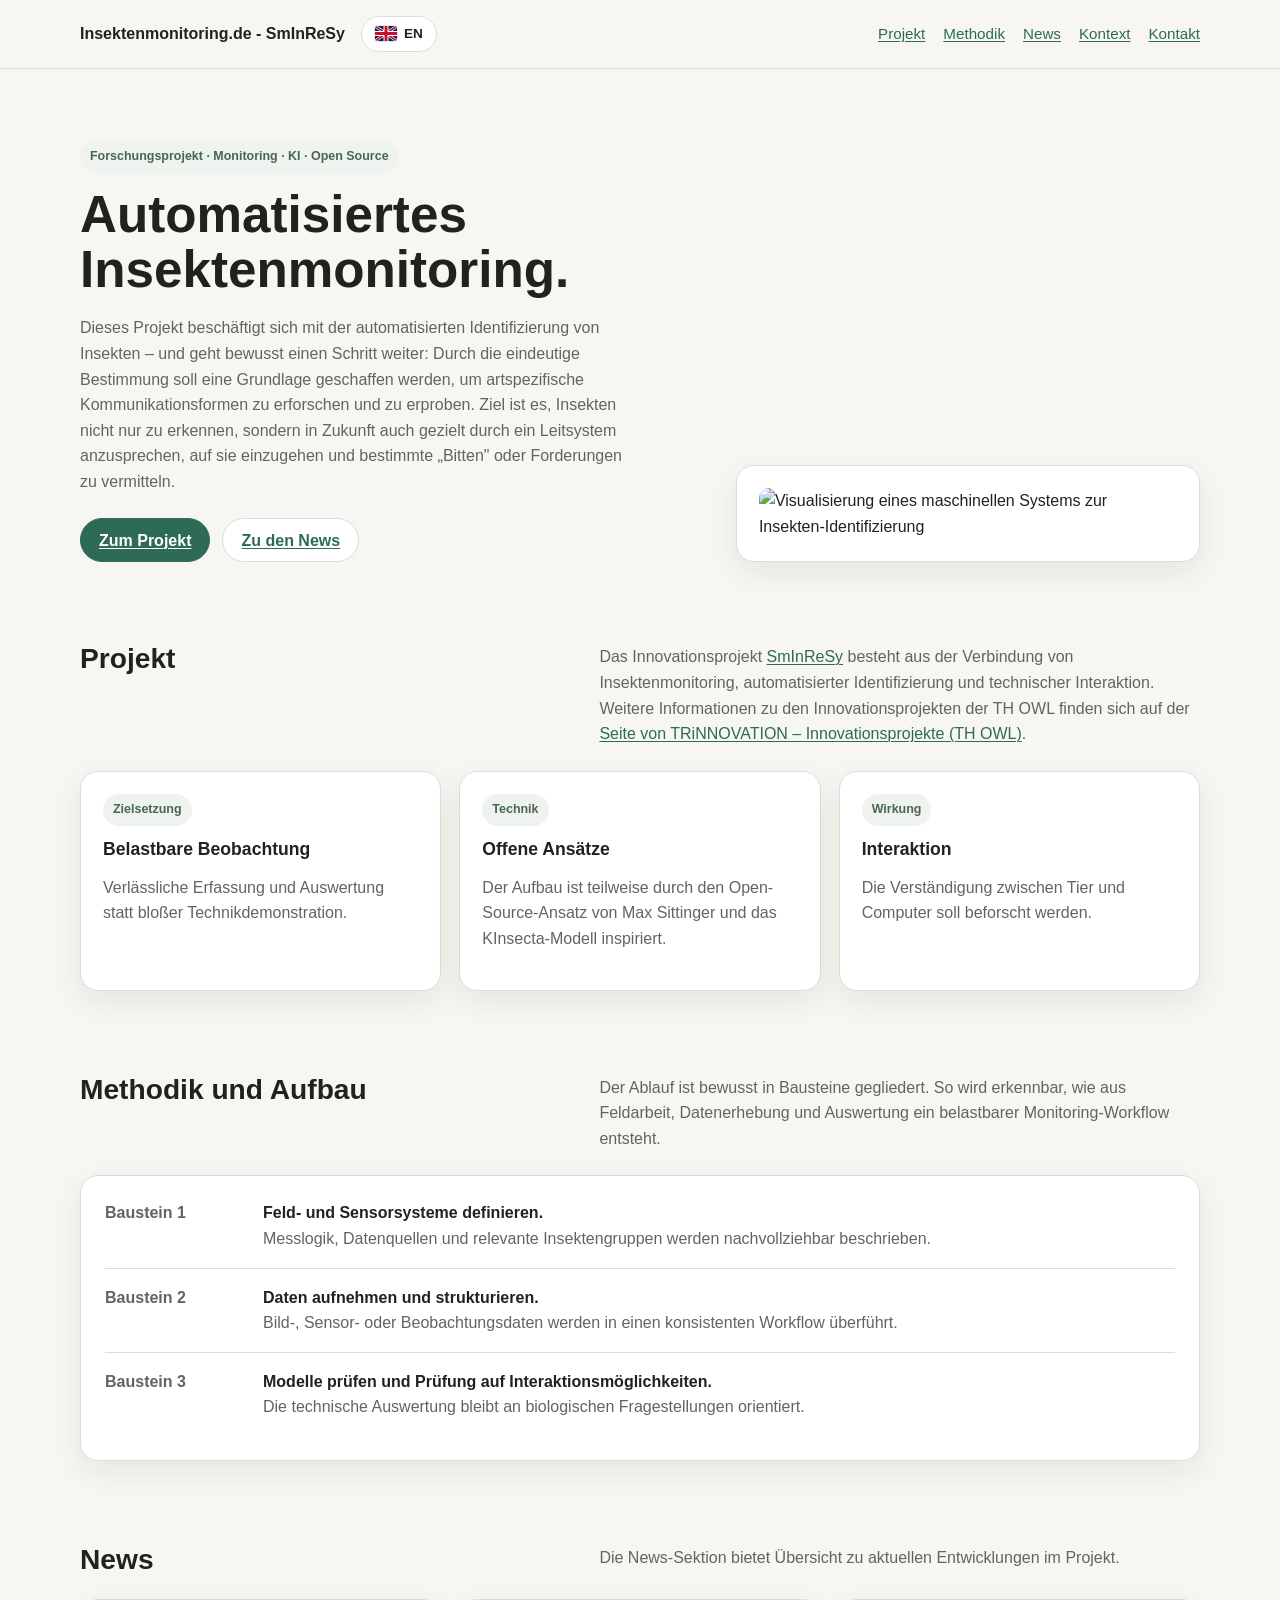
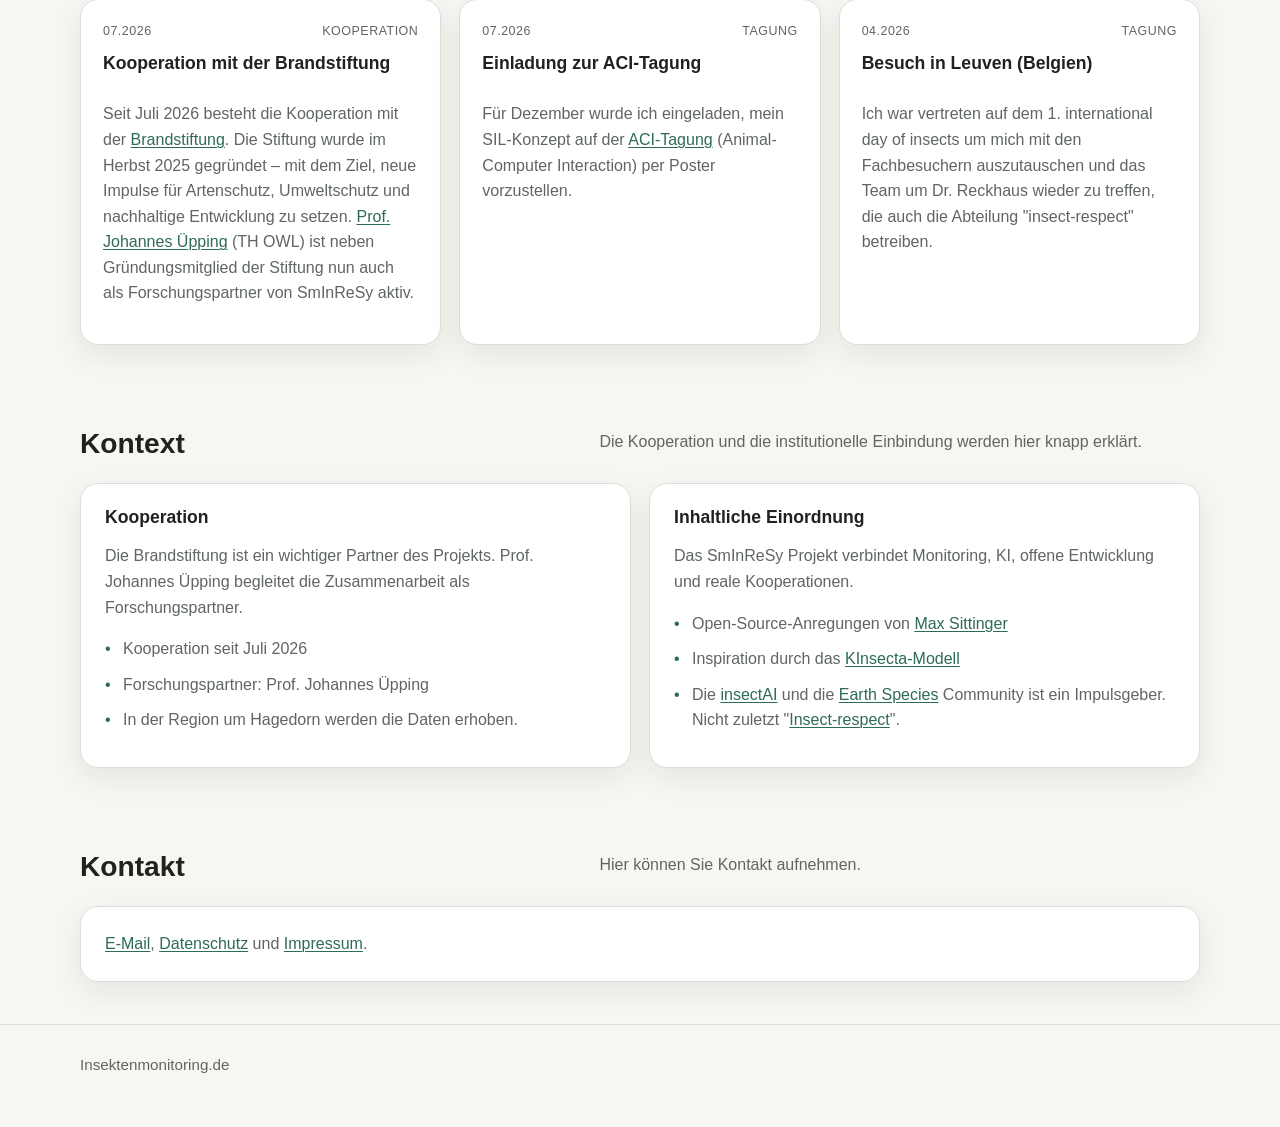
==== commit c9722578: "Update index.html" ====
--- a/index.html
+++ b/index.html
@@ -7,25 +7,25 @@
   <style>
     :root{--bg:#f7f6f2;--surface:#ffffff;--surface2:#eef3ef;--text:#1f231f;--muted:#5f6660;--line:#d9dfd8;--accent:#2d6b57;--accent2:#7a9b84;--shadow:0 10px 30px rgba(31,35,31,.08);--radius:18px;--max:1120px}
     *{box-sizing:border-box} body{margin:0;font-family:Arial,Helvetica,sans-serif;background:var(--bg);color:var(--text);line-height:1.6}
-    a {
-  color: var(--accent);           /* oder eine eigene Linkfarbe */
-  text-decoration: underline;
-  text-decoration-thickness: 0.08em;
-  text-underline-offset: 0.15em;
-}
-a:hover {
-  color: var(--accent2);          /* etwas hellere/kräftigere Hover-Farbe */} 
-  .wrap{width:min(calc(100% - 2rem),var(--max));margin:auto}
+    a{color:var(--accent);text-decoration:underline;text-decoration-thickness:0.08em;text-underline-offset:0.15em}
+    a:hover{color:var(--accent2)}
+    .wrap{width:min(calc(100% - 2rem),var(--max));margin:auto}
     header{position:sticky;top:0;background:rgba(247,246,242,.88);backdrop-filter:blur(10px);border-bottom:1px solid var(--line);z-index:10}
-    .top{display:flex;justify-content:space-between;align-items:center;padding:16px 0;gap:16px} nav{display:flex;gap:18px;flex-wrap:wrap;color:var(--muted);font-size:.95rem}
+    .top{display:flex;justify-content:space-between;align-items:center;padding:16px 0;gap:16px}
+    .top-left{display:flex;align-items:center;gap:16px}
+    nav{display:flex;gap:18px;flex-wrap:wrap;color:var(--muted);font-size:.95rem}
+    .lang-btn{display:inline-flex;align-items:center;gap:7px;padding:6px 13px;border-radius:999px;border:1px solid var(--line);background:var(--surface);font-size:.85rem;font-weight:700;color:var(--text);text-decoration:none;cursor:pointer;transition:background .15s,border-color .15s;white-space:nowrap}
+    .lang-btn:hover{background:var(--surface2);border-color:var(--accent2);color:var(--text)}
+    .flag{display:inline-block;width:22px;height:15px;border-radius:3px;overflow:hidden;flex-shrink:0;box-shadow:0 0 0 1px rgba(0,0,0,.1)}
+    .flag svg{width:100%;height:100%;display:block}
     .hero{padding:72px 0 40px;display:grid;grid-template-columns:1.15fr .85fr;gap:28px;align-items:end}
     h1,h2,h3{margin:0;line-height:1.08} h1{font-size:clamp(2.1rem,4vw,3.8rem);max-width:12ch} h2{font-size:clamp(1.5rem,2.2vw,2.2rem)} h3{font-size:1.1rem}
     .lead{color:var(--muted);max-width:62ch;margin:18px 0 0} .btns{display:flex;gap:12px;flex-wrap:wrap;margin-top:24px}
     .btn{display:inline-flex;align-items:center;justify-content:center;min-height:44px;padding:0 18px;border-radius:999px;font-weight:700;border:1px solid var(--line);background:var(--surface)}
     .btn.primary{background:var(--accent);color:#fff;border-color:var(--accent)}
     .card,.panel,.news{background:var(--surface);border:1px solid var(--line);border-radius:var(--radius);box-shadow:var(--shadow)}
-    .hero-card{padding:28px}.stat{display:grid;grid-template-columns:52px 1fr;gap:16px;padding:16px 0;border-top:1px solid var(--line)} .stat:first-of-type{border-top:0;padding-top:0}
-    .num{font-size:1.6rem;color:var(--accent);font-weight:700}
+    .hero-card{padding:28px}
+    .hero-card img{width:100%;border-radius:10px;display:block}
     section{padding:42px 0} .section-head{display:grid;grid-template-columns:.9fr 1.1fr;gap:28px;margin-bottom:24px} .section-head p{margin:0;color:var(--muted)}
     .grid3,.news-grid{display:grid;grid-template-columns:repeat(3,1fr);gap:18px}
     .card{padding:22px} .tag{display:inline-block;padding:6px 10px;border-radius:999px;background:var(--surface2);color:#4c6552;font-size:.78rem;font-weight:700;margin-bottom:14px}
@@ -37,30 +37,35 @@
   </style>
 </head>
 <body>
-<header><div class="wrap top"><strong>Insektenmonitoring.de - SmInReSy</strong><a class="lang-btn" href="index_en.html" title="English version">
-  <span class="flag">
-    <svg viewBox="0 0 22 15" xmlns="http://www.w3.org/2000/svg">
-      <rect width="22" height="15" fill="#012169"/>
-      <path d="M0,0 L22,15 M22,0 L0,15" stroke="#fff" stroke-width="3"/>
-      <path d="M0,0 L22,15 M22,0 L0,15" stroke="#C8102E" stroke-width="1.8"/>
-      <path d="M11,0 V15 M0,7.5 H22" stroke="#fff" stroke-width="5"/>
-      <path d="M11,0 V15 M0,7.5 H22" stroke="#C8102E" stroke-width="3"/>
-    </svg>
-  </span>
-  EN
-</a><nav><a href="#projekt">Projekt</a><a href="#methodik">Methodik</a><a href="#news">News</a><a href="#kontext">Kontext</a><a href="#kontakt">Kontakt</a></nav></div></header>
+<header><div class="wrap top">
+  <div class="top-left">
+    <strong>Insektenmonitoring.de - SmInReSy</strong>
+    <a class="lang-btn" href="index_en.html" title="English version">
+      <span class="flag">
+        <svg viewBox="0 0 22 15" xmlns="http://www.w3.org/2000/svg">
+          <rect width="22" height="15" fill="#012169"/>
+          <path d="M0,0 L22,15 M22,0 L0,15" stroke="#fff" stroke-width="3"/>
+          <path d="M0,0 L22,15 M22,0 L0,15" stroke="#C8102E" stroke-width="1.8"/>
+          <path d="M11,0 V15 M0,7.5 H22" stroke="#fff" stroke-width="5"/>
+          <path d="M11,0 V15 M0,7.5 H22" stroke="#C8102E" stroke-width="3"/>
+        </svg>
+      </span>
+      EN
+    </a>
+  </div>
+  <nav><a href="#projekt">Projekt</a><a href="#methodik">Methodik</a><a href="#news">News</a><a href="#kontext">Kontext</a><a href="#kontakt">Kontakt</a></nav>
+</div></header>
+
 <main class="wrap">
   <section class="hero" id="top">
     <div>
       <div class="tag">Forschungsprojekt · Monitoring · KI · Open Source</div>
       <h1>Automatisiertes Insektenmonitoring.</h1>
-      <p class="lead">Dieses Projekt beschäftigt sich mit der automatisierten Identifizierung von Insekten – und geht bewusst einen Schritt weiter: Durch die eindeutige Bestimmung soll eine Grundlage geschaffen werden, um artspezifische Kommunikationsformen zu erforschen und zu erproben. Ziel ist es, Insekten nicht nur zu erkennen, sondern in Zukunft auch gezielt durch ein Leitsystem anzusprechen, auf sie einzugehen und bestimmte „Bitten“ oder Forderungen zu vermitteln.</p>
+      <p class="lead">Dieses Projekt beschäftigt sich mit der automatisierten Identifizierung von Insekten – und geht bewusst einen Schritt weiter: Durch die eindeutige Bestimmung soll eine Grundlage geschaffen werden, um artspezifische Kommunikationsformen zu erforschen und zu erproben. Ziel ist es, Insekten nicht nur zu erkennen, sondern in Zukunft auch gezielt durch ein Leitsystem anzusprechen, auf sie einzugehen und bestimmte „Bitten" oder Forderungen zu vermitteln.</p>
       <div class="btns"><a class="btn primary" href="#projekt">Zum Projekt</a><a class="btn" href="#news">Zu den News</a></div>
     </div>
     <aside class="card hero-card">
-      
-          <img src="https://www.th-owl.de/files/_processed_/5/d/csm_bonkers_image_a_machine_illuminating_569624dab7.png" alt="Visualisierung eines maschinellen Systems zur Insekten-Identifizierung">
-        
+      <img src="https://www.th-owl.de/files/_processed_/5/d/csm_bonkers_image_a_machine_illuminating_569624dab7.png" alt="Visualisierung eines maschinellen Systems zur Insekten-Identifizierung">
     </aside>
   </section>
 
@@ -83,7 +88,7 @@
   </section>
 
   <section id="news">
-    <div class="section-head"><h2>News</h2><p>Die News-Sektion bietet Übersicht zu aktuellen Entwicklungen im Projekt .</p></div>
+    <div class="section-head"><h2>News</h2><p>Die News-Sektion bietet Übersicht zu aktuellen Entwicklungen im Projekt.</p></div>
     <div class="news-grid">
       <article class="news"><div class="meta"><span>07.2026</span><span>Kooperation</span></div><h3>Kooperation mit der Brandstiftung</h3><p style="color:var(--muted)">Seit Juli 2026 besteht die Kooperation mit der <a href="https://brandstiftung.eu/">Brandstiftung</a>. Die Stiftung wurde im Herbst 2025 gegründet – mit dem Ziel, neue Impulse für Artenschutz, Umweltschutz und nachhaltige Entwicklung zu setzen. <a href="https://www.ife-owl.de/ueber-uns/team/upping-johannes">Prof. Johannes Üpping</a> (TH OWL) ist neben Gründungsmitglied der Stiftung nun auch als Forschungspartner von SmInReSy aktiv.</p></article>
       <article class="news"><div class="meta"><span>07.2026</span><span>Tagung</span></div><h3>Einladung zur ACI-Tagung</h3><p style="color:var(--muted)">Für Dezember wurde ich eingeladen, mein SIL-Konzept auf der <a href="https://www.aciconf.org/aci2026">ACI-Tagung</a> (Animal-Computer Interaction) per Poster vorzustellen.</p></article>
@@ -104,6 +109,7 @@
     <div class="panel"><p style="color:var(--muted);margin:0"><a href="mailto:sebastian.becker@th-owl.de?subject=Forschungsprojekt%20Insekten-Identifizierung">E-Mail</a>, <a href="https://www.th-owl.de/datenschutz/">Datenschutz</a> und <a href="https://www.th-owl.de/impressum/">Impressum</a>.</p></div>
   </section>
 </main>
+
 <footer><div class="wrap">Insektenmonitoring.de</div></footer>
 </body>
 </html>
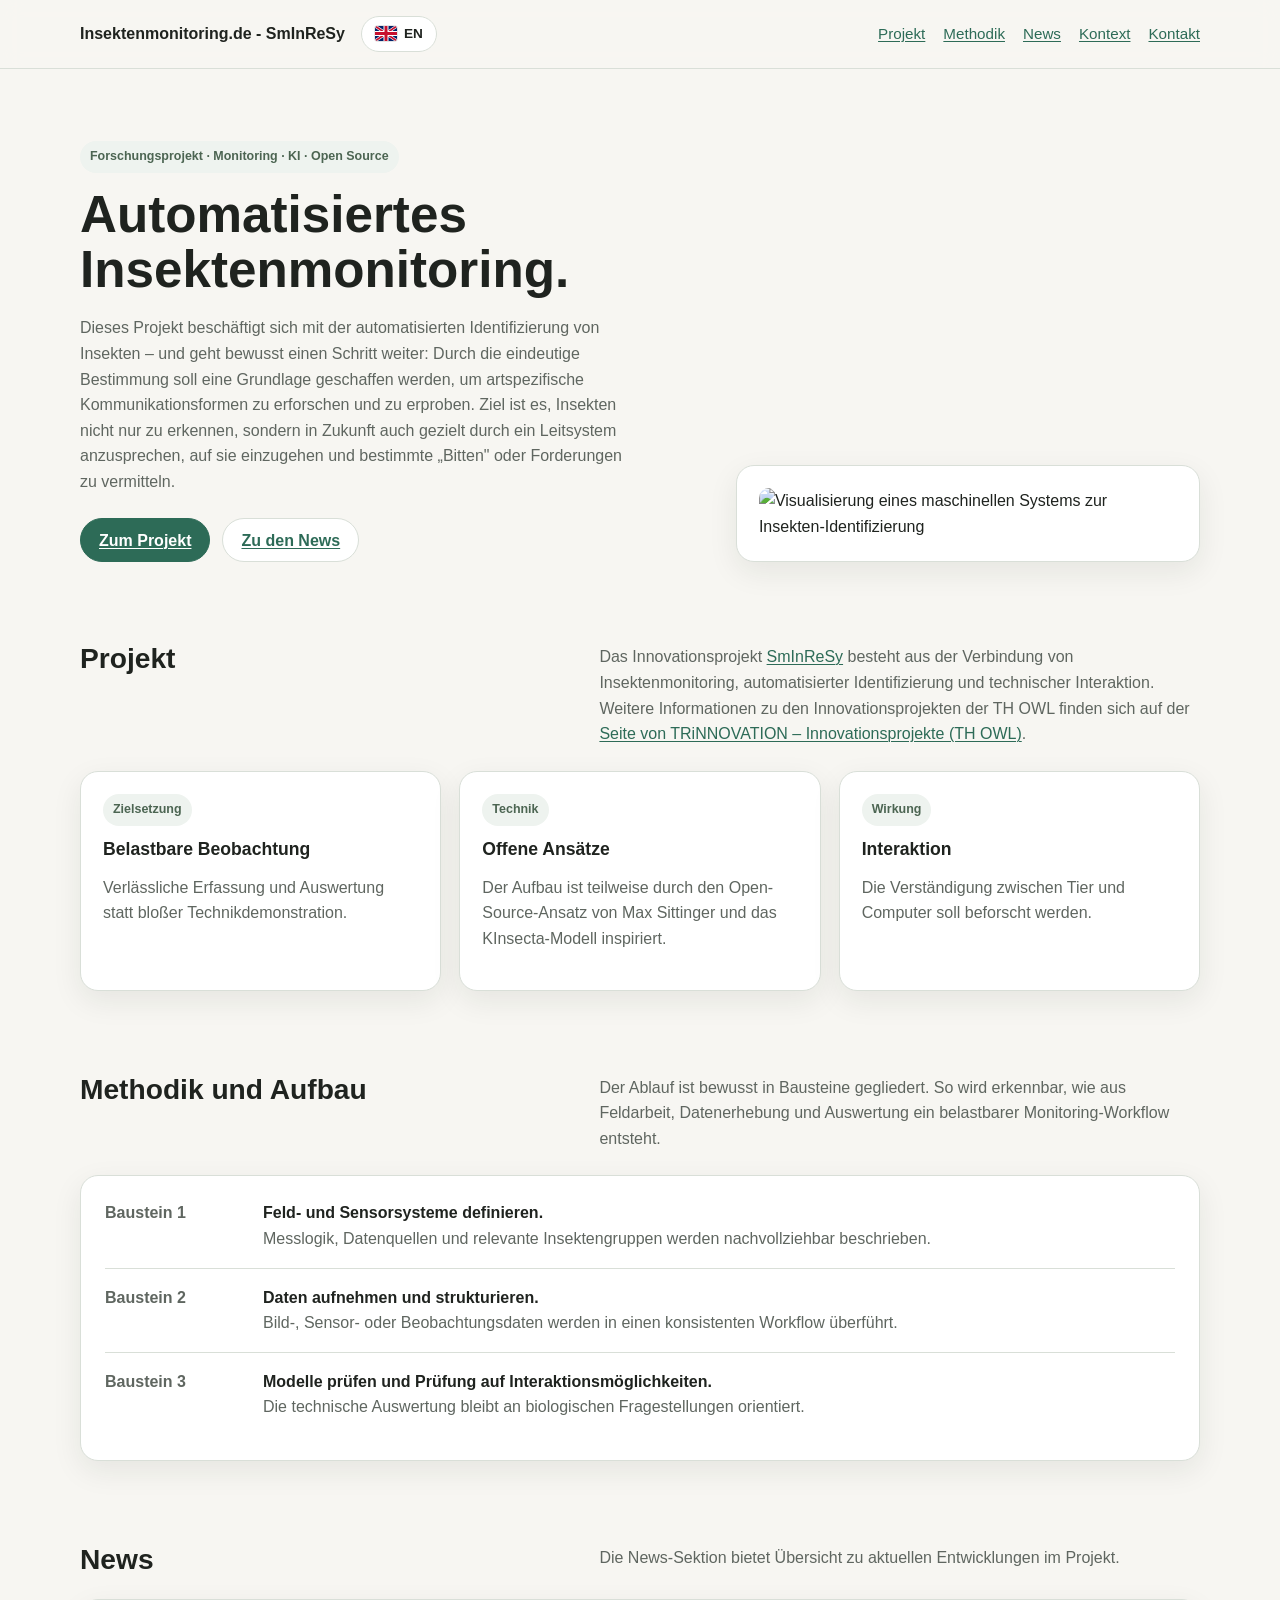
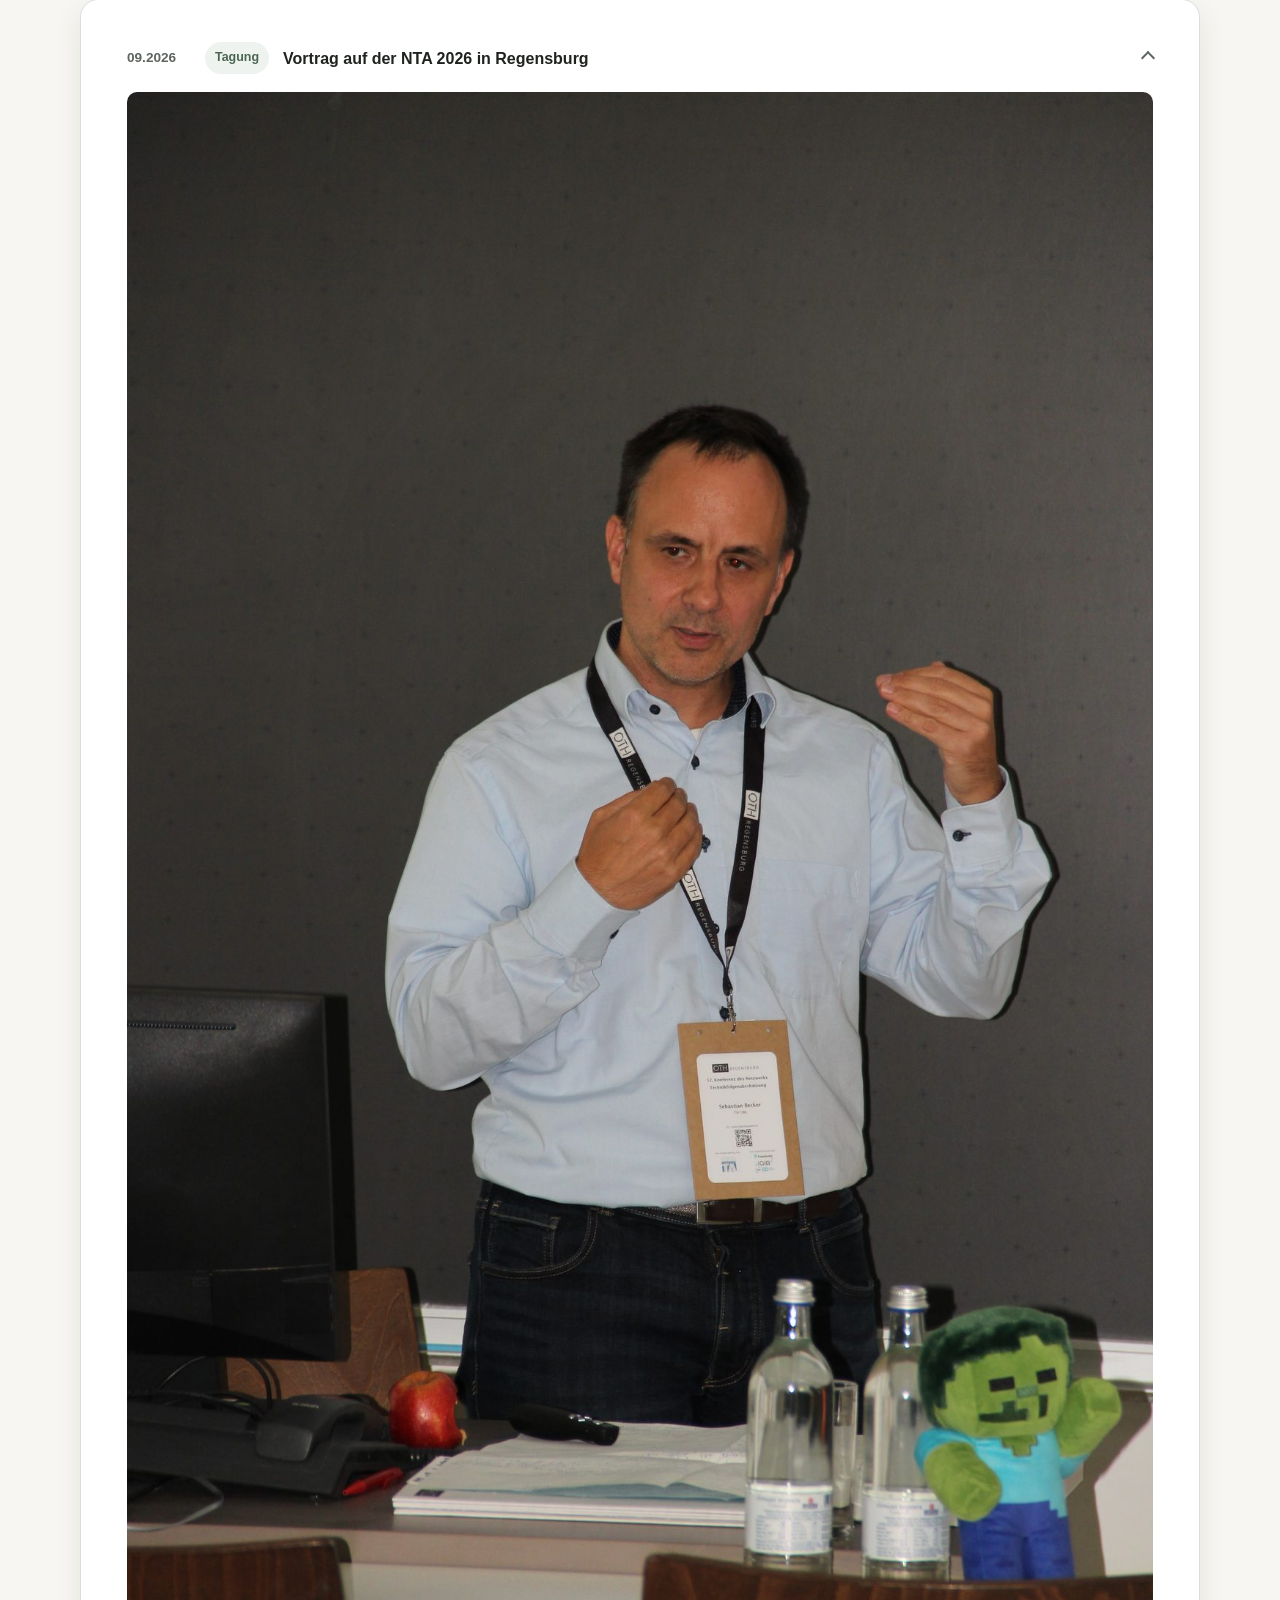
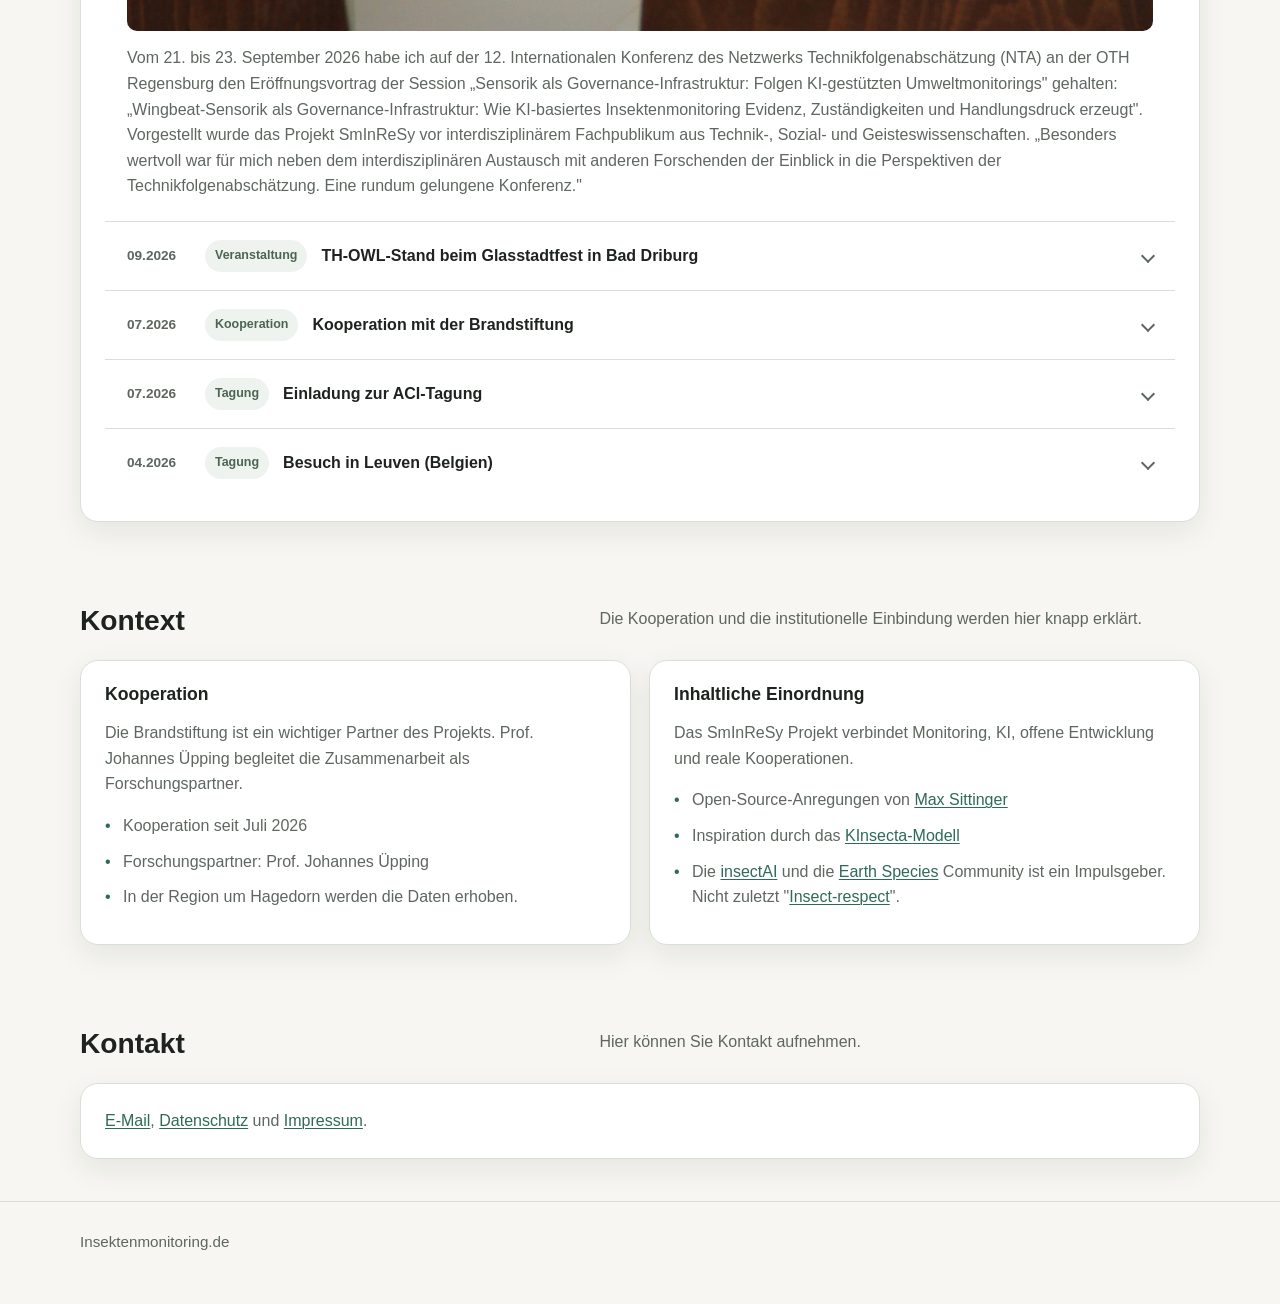
==== commit 80f3d372: "Restructure News as compact expandable list, add two posts News items now collapse into a single-lin" ====
--- a/index.html
+++ b/index.html
@@ -31,6 +31,21 @@
     .card{padding:22px} .tag{display:inline-block;padding:6px 10px;border-radius:999px;background:var(--surface2);color:#4c6552;font-size:.78rem;font-weight:700;margin-bottom:14px}
     .timeline{padding:22px} .row{display:grid;grid-template-columns:140px 1fr;gap:18px;padding:16px 0;border-top:1px solid var(--line)} .row:first-child{border-top:0;padding-top:0} time{color:var(--muted);font-weight:700}
     .news-grid .news{padding:22px;display:flex;flex-direction:column;gap:12px} .meta{display:flex;justify-content:space-between;gap:10px;color:var(--muted);font-size:.78rem;text-transform:uppercase;letter-spacing:.04em}
+    .news-list{padding:6px 0}
+    .news-item{border-top:1px solid var(--line)}
+    .news-item:first-child{border-top:0}
+    .news-item summary{display:flex;align-items:center;justify-content:space-between;gap:16px;padding:18px 22px;cursor:pointer;list-style:none}
+    .news-item summary::-webkit-details-marker{display:none}
+    .news-summary-main{display:flex;align-items:center;gap:14px;flex-wrap:wrap;min-width:0}
+    .news-summary-main time{color:var(--muted);font-weight:700;font-size:.85rem;flex-shrink:0;width:64px}
+    .news-summary-main .tag{margin:0;flex-shrink:0}
+    .news-title{font-weight:700}
+    .news-item summary:hover .news-title{color:var(--accent)}
+    .chevron{width:10px;height:10px;border-right:2px solid var(--muted);border-bottom:2px solid var(--muted);transform:rotate(45deg);transition:transform .2s;flex-shrink:0}
+    .news-item[open] .chevron{transform:rotate(-135deg)}
+    .news-body{padding:0 22px 22px 22px;color:var(--muted)}
+    .news-body p{margin:0}
+    @media (max-width:900px){.news-summary-main{gap:10px}.news-summary-main time{width:auto}}
     .twocol{display:grid;grid-template-columns:1fr 1fr;gap:18px} .panel{padding:24px} ul{margin:14px 0 0;padding:0} li{list-style:none;margin:10px 0;padding-left:18px;position:relative;color:var(--muted)} li:before{content:'•';position:absolute;left:0;color:var(--accent)}
     footer{padding:28px 0 50px;border-top:1px solid var(--line);color:var(--muted);font-size:.95rem}
     @media (max-width:900px){.hero,.section-head,.grid3,.news-grid,.twocol,.row{grid-template-columns:1fr} nav{display:none}}
@@ -89,10 +104,48 @@
 
   <section id="news">
     <div class="section-head"><h2>News</h2><p>Die News-Sektion bietet Übersicht zu aktuellen Entwicklungen im Projekt.</p></div>
-    <div class="news-grid">
-      <article class="news"><div class="meta"><span>07.2026</span><span>Kooperation</span></div><h3>Kooperation mit der Brandstiftung</h3><p style="color:var(--muted)">Seit Juli 2026 besteht die Kooperation mit der <a href="https://brandstiftung.eu/">Brandstiftung</a>. Die Stiftung wurde im Herbst 2025 gegründet – mit dem Ziel, neue Impulse für Artenschutz, Umweltschutz und nachhaltige Entwicklung zu setzen. <a href="https://www.ife-owl.de/ueber-uns/team/upping-johannes">Prof. Johannes Üpping</a> (TH OWL) ist neben Gründungsmitglied der Stiftung nun auch als Forschungspartner von SmInReSy aktiv.</p></article>
-      <article class="news"><div class="meta"><span>07.2026</span><span>Tagung</span></div><h3>Einladung zur ACI-Tagung</h3><p style="color:var(--muted)">Für Dezember wurde ich eingeladen, mein SIL-Konzept auf der <a href="https://www.aciconf.org/aci2026">ACI-Tagung</a> (Animal-Computer Interaction) per Poster vorzustellen.</p></article>
-      <article class="news"><div class="meta"><span>04.2026</span><span>Tagung</span></div><h3>Besuch in Leuven (Belgien)</h3><p style="color:var(--muted)">Ich war vertreten auf dem 1. international day of insects um mich mit den Fachbesuchern auszutauschen und das Team um Dr. Reckhaus wieder zu treffen, die auch die Abteilung "insect-respect" betreiben.</p></article>
+    <div class="panel news-list">
+      <details class="news-item" open>
+        <summary>
+          <span class="news-summary-main"><time>09.2026</time><span class="tag">Tagung</span><span class="news-title">Vortrag auf der NTA 2026 in Regensburg</span></span>
+          <span class="chevron" aria-hidden="true"></span>
+        </summary>
+        <div class="news-body">
+          <img src="img/nta2026-regensburg-vortrag-sebastian-becker.jpg" alt="Sebastian Becker hält seinen Vortrag zu SmInReSy auf der NTA 2026 in Regensburg" style="width:100%;border-radius:10px;margin-bottom:14px;display:block">
+          <p>Vom 21. bis 23. September 2026 habe ich auf der 12. Internationalen Konferenz des Netzwerks Technikfolgenabschätzung (NTA) an der OTH Regensburg den Eröffnungsvortrag der Session „Sensorik als Governance-Infrastruktur: Folgen KI-gestützten Umweltmonitorings" gehalten: „Wingbeat-Sensorik als Governance-Infrastruktur: Wie KI-basiertes Insektenmonitoring Evidenz, Zuständigkeiten und Handlungsdruck erzeugt". Vorgestellt wurde das Projekt SmInReSy vor interdisziplinärem Fachpublikum aus Technik-, Sozial- und Geisteswissenschaften. „Besonders wertvoll war für mich neben dem interdisziplinären Austausch mit anderen Forschenden der Einblick in die Perspektiven der Technikfolgenabschätzung. Eine rundum gelungene Konferenz."</p>
+        </div>
+      </details>
+      <details class="news-item">
+        <summary>
+          <span class="news-summary-main"><time>09.2026</time><span class="tag">Veranstaltung</span><span class="news-title">TH-OWL-Stand beim Glasstadtfest in Bad Driburg</span></span>
+          <span class="chevron" aria-hidden="true"></span>
+        </summary>
+        <div class="news-body">
+          <img src="img/glasstadtfest-driburg-2026-th-owl-stand.jpg" alt="Team am Stand der TH OWL beim Glasstadtfest Bad Driburg, vorn Sebastian Becker" style="width:100%;border-radius:10px;margin-bottom:14px;display:block">
+          <p>Beim Glasstadtfest in Bad Driburg war die TH OWL mit einem eigenen Stand unter dem Motto „Tag der Wissenschaft" vertreten. Ich habe dort über den Rückgang der Insekten und die damit verbundenen Probleme informiert. Mit dabei: Prof. Dr. Rainer Rasche sowie Studierende, die u. a. einen Leader-/Follower-Roboterarm zeigten. <a href="https://bad-driburg-aktuell.info/2026/09/22/forschen-staunen-feiern/">Bericht von Bad Driburg aktuell</a> (Foto: Bad Driburg aktuell).</p>
+        </div>
+      </details>
+      <details class="news-item">
+        <summary>
+          <span class="news-summary-main"><time>07.2026</time><span class="tag">Kooperation</span><span class="news-title">Kooperation mit der Brandstiftung</span></span>
+          <span class="chevron" aria-hidden="true"></span>
+        </summary>
+        <div class="news-body"><p>Seit Juli 2026 besteht die Kooperation mit der <a href="https://brandstiftung.eu/">Brandstiftung</a>. Die Stiftung wurde im Herbst 2025 gegründet – mit dem Ziel, neue Impulse für Artenschutz, Umweltschutz und nachhaltige Entwicklung zu setzen. <a href="https://www.ife-owl.de/ueber-uns/team/upping-johannes">Prof. Johannes Üpping</a> (TH OWL) ist neben Gründungsmitglied der Stiftung nun auch als Forschungspartner von SmInReSy aktiv.</p></div>
+      </details>
+      <details class="news-item">
+        <summary>
+          <span class="news-summary-main"><time>07.2026</time><span class="tag">Tagung</span><span class="news-title">Einladung zur ACI-Tagung</span></span>
+          <span class="chevron" aria-hidden="true"></span>
+        </summary>
+        <div class="news-body"><p>Für Dezember wurde ich eingeladen, mein SIL-Konzept auf der <a href="https://www.aciconf.org/aci2026">ACI-Tagung</a> (Animal-Computer Interaction) per Poster vorzustellen.</p></div>
+      </details>
+      <details class="news-item">
+        <summary>
+          <span class="news-summary-main"><time>04.2026</time><span class="tag">Tagung</span><span class="news-title">Besuch in Leuven (Belgien)</span></span>
+          <span class="chevron" aria-hidden="true"></span>
+        </summary>
+        <div class="news-body"><p>Ich war vertreten auf dem 1. international day of insects um mich mit den Fachbesuchern auszutauschen und das Team um Dr. Reckhaus wieder zu treffen, die auch die Abteilung "insect-respect" betreiben.</p></div>
+      </details>
     </div>
   </section>
 
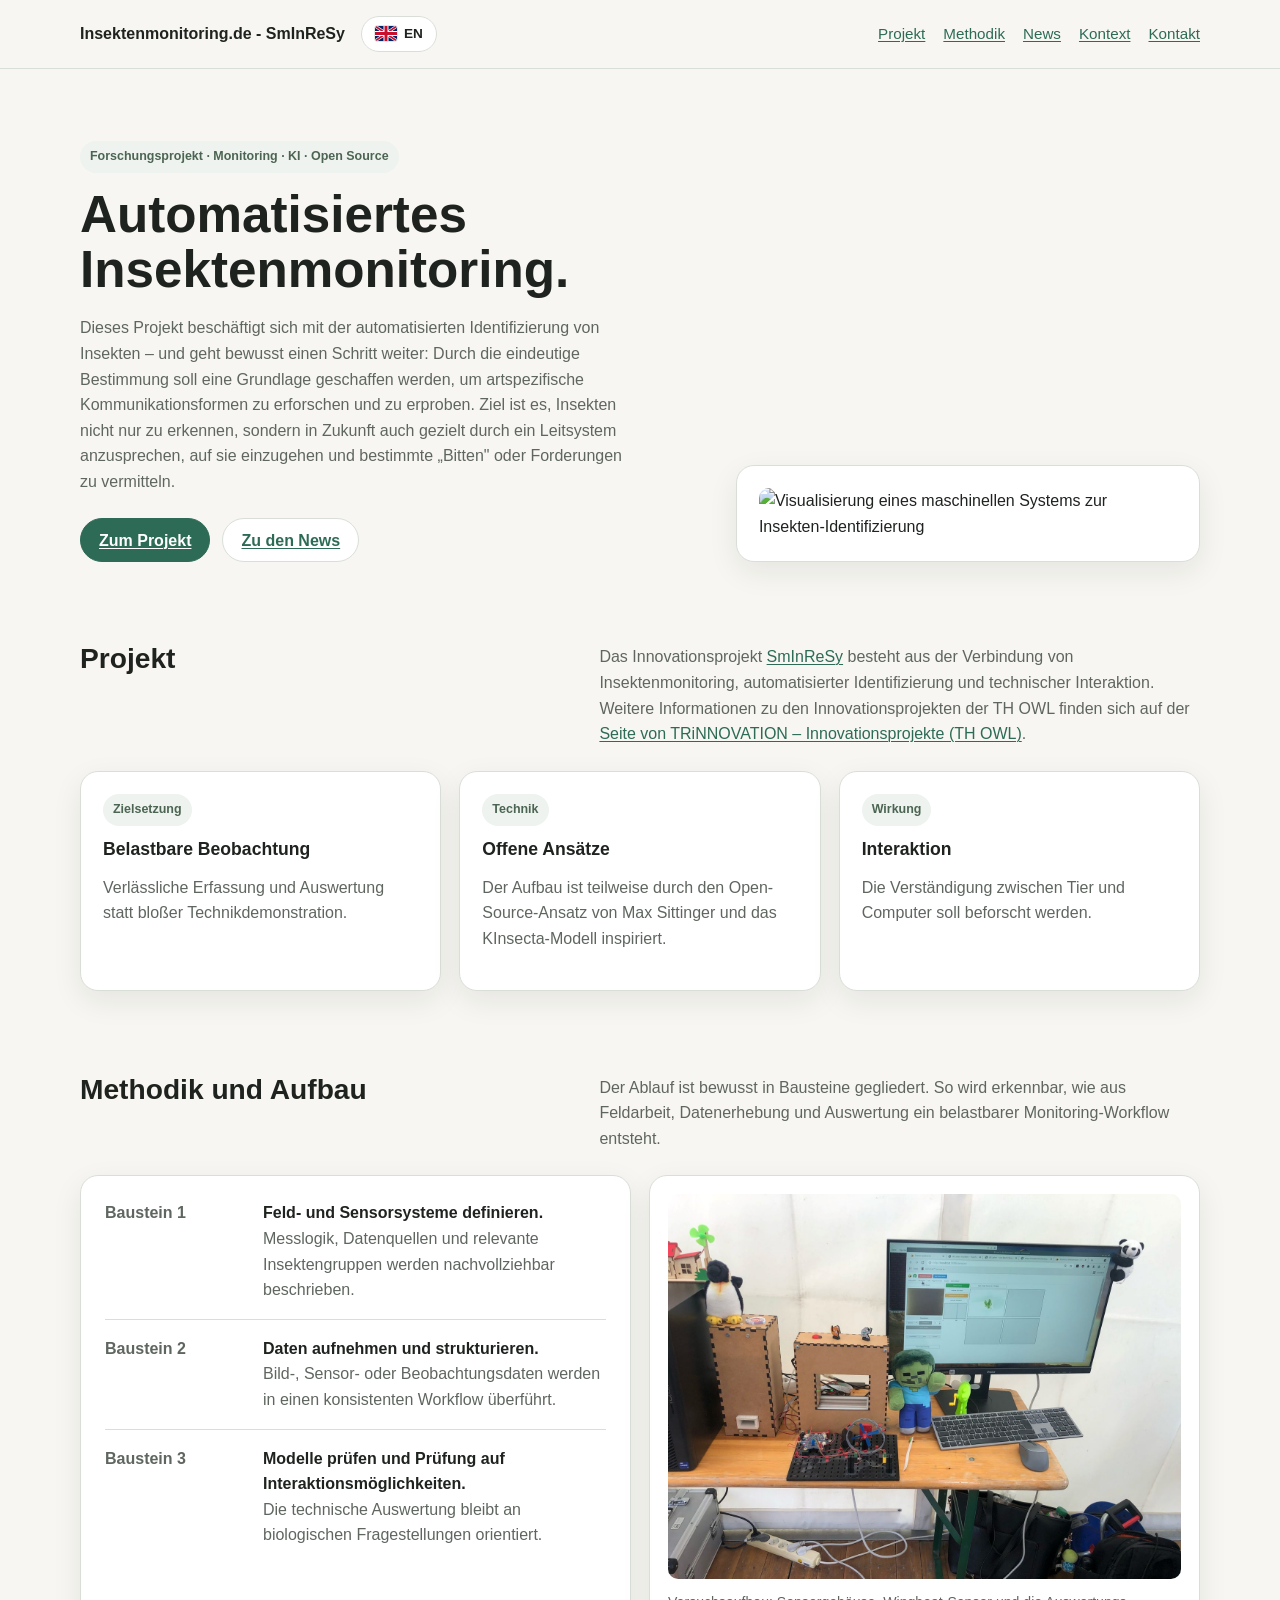
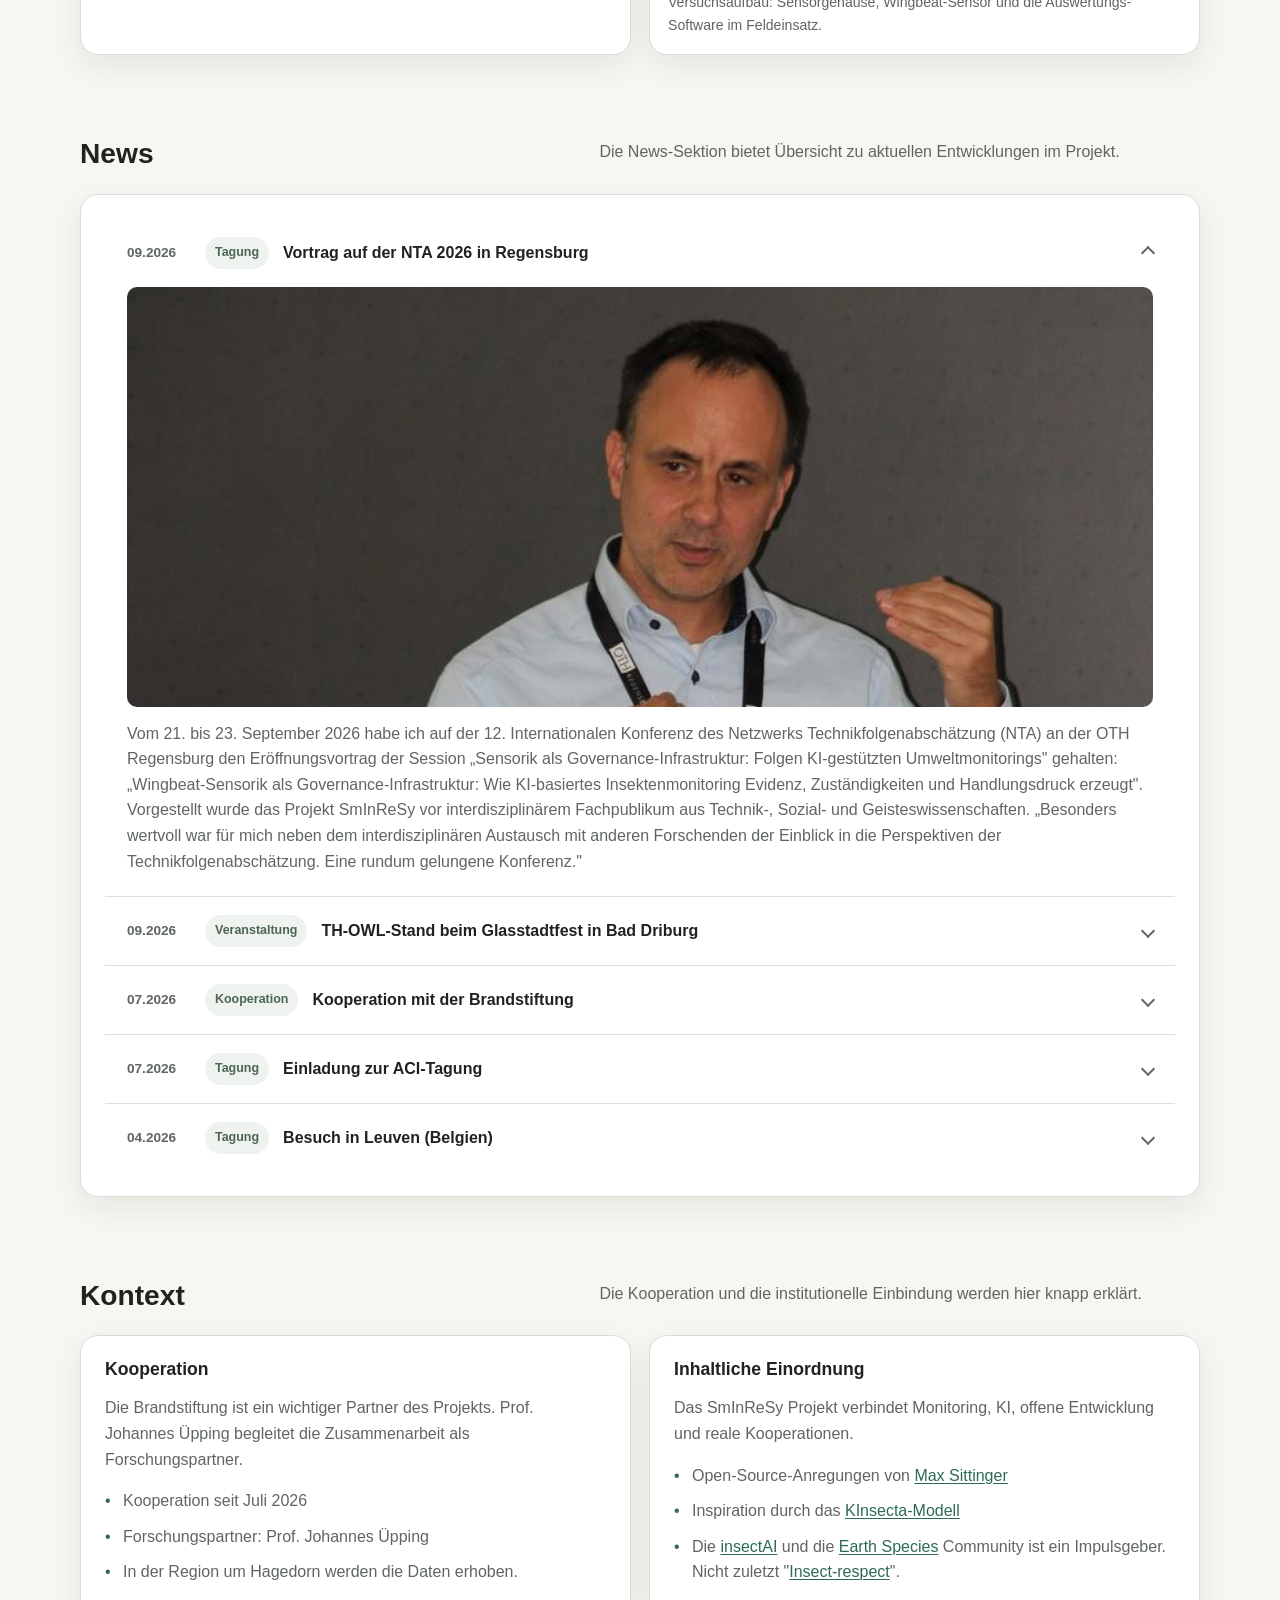
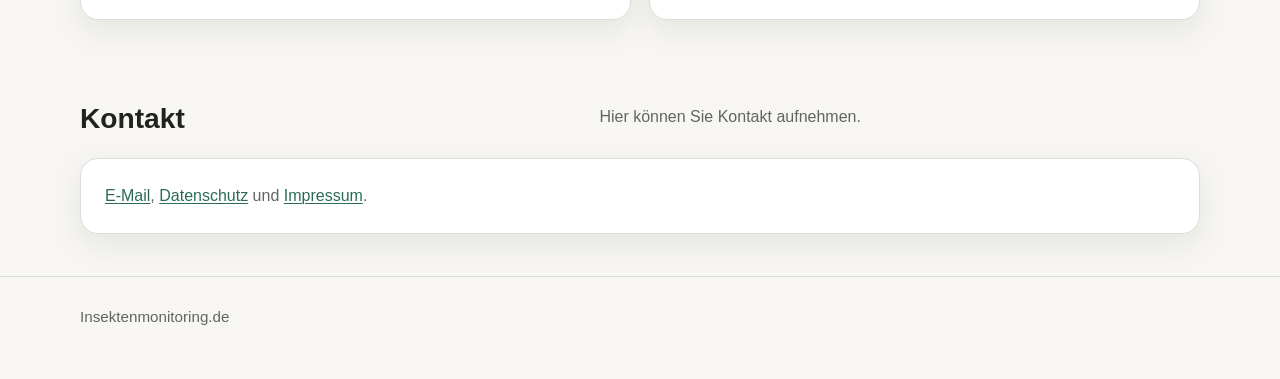
==== commit bb8e14ee: "Fix oversized news photos, add apparatus setup photo The NTA portrait photo was stretching to full c" ====
--- a/index.html
+++ b/index.html
@@ -45,6 +45,7 @@
     .news-item[open] .chevron{transform:rotate(-135deg)}
     .news-body{padding:0 22px 22px 22px;color:var(--muted)}
     .news-body p{margin:0}
+    .news-body img{width:100%;max-height:420px;object-fit:cover;object-position:center 25%;border-radius:10px;margin-bottom:14px;display:block}
     @media (max-width:900px){.news-summary-main{gap:10px}.news-summary-main time{width:auto}}
     .twocol{display:grid;grid-template-columns:1fr 1fr;gap:18px} .panel{padding:24px} ul{margin:14px 0 0;padding:0} li{list-style:none;margin:10px 0;padding-left:18px;position:relative;color:var(--muted)} li:before{content:'•';position:absolute;left:0;color:var(--accent)}
     footer{padding:28px 0 50px;border-top:1px solid var(--line);color:var(--muted);font-size:.95rem}
@@ -95,10 +96,16 @@
 
   <section id="methodik">
     <div class="section-head"><h2>Methodik und Aufbau</h2><p>Der Ablauf ist bewusst in Bausteine gegliedert. So wird erkennbar, wie aus Feldarbeit, Datenerhebung und Auswertung ein belastbarer Monitoring-Workflow entsteht.</p></div>
-    <div class="panel timeline">
-      <div class="row"><time>Baustein 1</time><div><strong>Feld- und Sensorsysteme definieren.</strong><div style="color:var(--muted)">Messlogik, Datenquellen und relevante Insektengruppen werden nachvollziehbar beschrieben.</div></div></div>
-      <div class="row"><time>Baustein 2</time><div><strong>Daten aufnehmen und strukturieren.</strong><div style="color:var(--muted)">Bild-, Sensor- oder Beobachtungsdaten werden in einen konsistenten Workflow überführt.</div></div></div>
-      <div class="row"><time>Baustein 3</time><div><strong>Modelle prüfen und Prüfung auf Interaktionsmöglichkeiten.</strong><div style="color:var(--muted)">Die technische Auswertung bleibt an biologischen Fragestellungen orientiert.</div></div></div>
+    <div class="twocol">
+      <div class="panel timeline">
+        <div class="row"><time>Baustein 1</time><div><strong>Feld- und Sensorsysteme definieren.</strong><div style="color:var(--muted)">Messlogik, Datenquellen und relevante Insektengruppen werden nachvollziehbar beschrieben.</div></div></div>
+        <div class="row"><time>Baustein 2</time><div><strong>Daten aufnehmen und strukturieren.</strong><div style="color:var(--muted)">Bild-, Sensor- oder Beobachtungsdaten werden in einen konsistenten Workflow überführt.</div></div></div>
+        <div class="row"><time>Baustein 3</time><div><strong>Modelle prüfen und Prüfung auf Interaktionsmöglichkeiten.</strong><div style="color:var(--muted)">Die technische Auswertung bleibt an biologischen Fragestellungen orientiert.</div></div></div>
+      </div>
+      <div class="panel" style="padding:18px">
+        <img src="img/sminresy-aufbau.jpg" alt="Versuchsaufbau von SmInReSy: Sensorgehäuse, Wingbeat-Sensor und Auswertungs-Software auf einem Tisch" style="width:100%;border-radius:10px;display:block">
+        <p style="color:var(--muted);font-size:.88rem;margin:12px 0 0">Versuchsaufbau: Sensorgehäuse, Wingbeat-Sensor und die Auswertungs-Software im Feldeinsatz.</p>
+      </div>
     </div>
   </section>
 
@@ -111,7 +118,7 @@
           <span class="chevron" aria-hidden="true"></span>
         </summary>
         <div class="news-body">
-          <img src="img/nta2026-regensburg-vortrag-sebastian-becker.jpg" alt="Sebastian Becker hält seinen Vortrag zu SmInReSy auf der NTA 2026 in Regensburg" style="width:100%;border-radius:10px;margin-bottom:14px;display:block">
+          <img src="img/nta2026-regensburg-vortrag-sebastian-becker.jpg" alt="Sebastian Becker hält seinen Vortrag zu SmInReSy auf der NTA 2026 in Regensburg">
           <p>Vom 21. bis 23. September 2026 habe ich auf der 12. Internationalen Konferenz des Netzwerks Technikfolgenabschätzung (NTA) an der OTH Regensburg den Eröffnungsvortrag der Session „Sensorik als Governance-Infrastruktur: Folgen KI-gestützten Umweltmonitorings" gehalten: „Wingbeat-Sensorik als Governance-Infrastruktur: Wie KI-basiertes Insektenmonitoring Evidenz, Zuständigkeiten und Handlungsdruck erzeugt". Vorgestellt wurde das Projekt SmInReSy vor interdisziplinärem Fachpublikum aus Technik-, Sozial- und Geisteswissenschaften. „Besonders wertvoll war für mich neben dem interdisziplinären Austausch mit anderen Forschenden der Einblick in die Perspektiven der Technikfolgenabschätzung. Eine rundum gelungene Konferenz."</p>
         </div>
       </details>
@@ -121,7 +128,7 @@
           <span class="chevron" aria-hidden="true"></span>
         </summary>
         <div class="news-body">
-          <img src="img/glasstadtfest-driburg-2026-th-owl-stand.jpg" alt="Team am Stand der TH OWL beim Glasstadtfest Bad Driburg, vorn Sebastian Becker" style="width:100%;border-radius:10px;margin-bottom:14px;display:block">
+          <img src="img/glasstadtfest-driburg-2026-th-owl-stand.jpg" alt="Team am Stand der TH OWL beim Glasstadtfest Bad Driburg, vorn Sebastian Becker">
           <p>Beim Glasstadtfest in Bad Driburg war die TH OWL mit einem eigenen Stand unter dem Motto „Tag der Wissenschaft" vertreten. Ich habe dort über den Rückgang der Insekten und die damit verbundenen Probleme informiert. Mit dabei: Prof. Dr. Rainer Rasche sowie Studierende, die u. a. einen Leader-/Follower-Roboterarm zeigten. <a href="https://bad-driburg-aktuell.info/2026/09/22/forschen-staunen-feiern/">Bericht von Bad Driburg aktuell</a> (Foto: Bad Driburg aktuell).</p>
         </div>
       </details>
